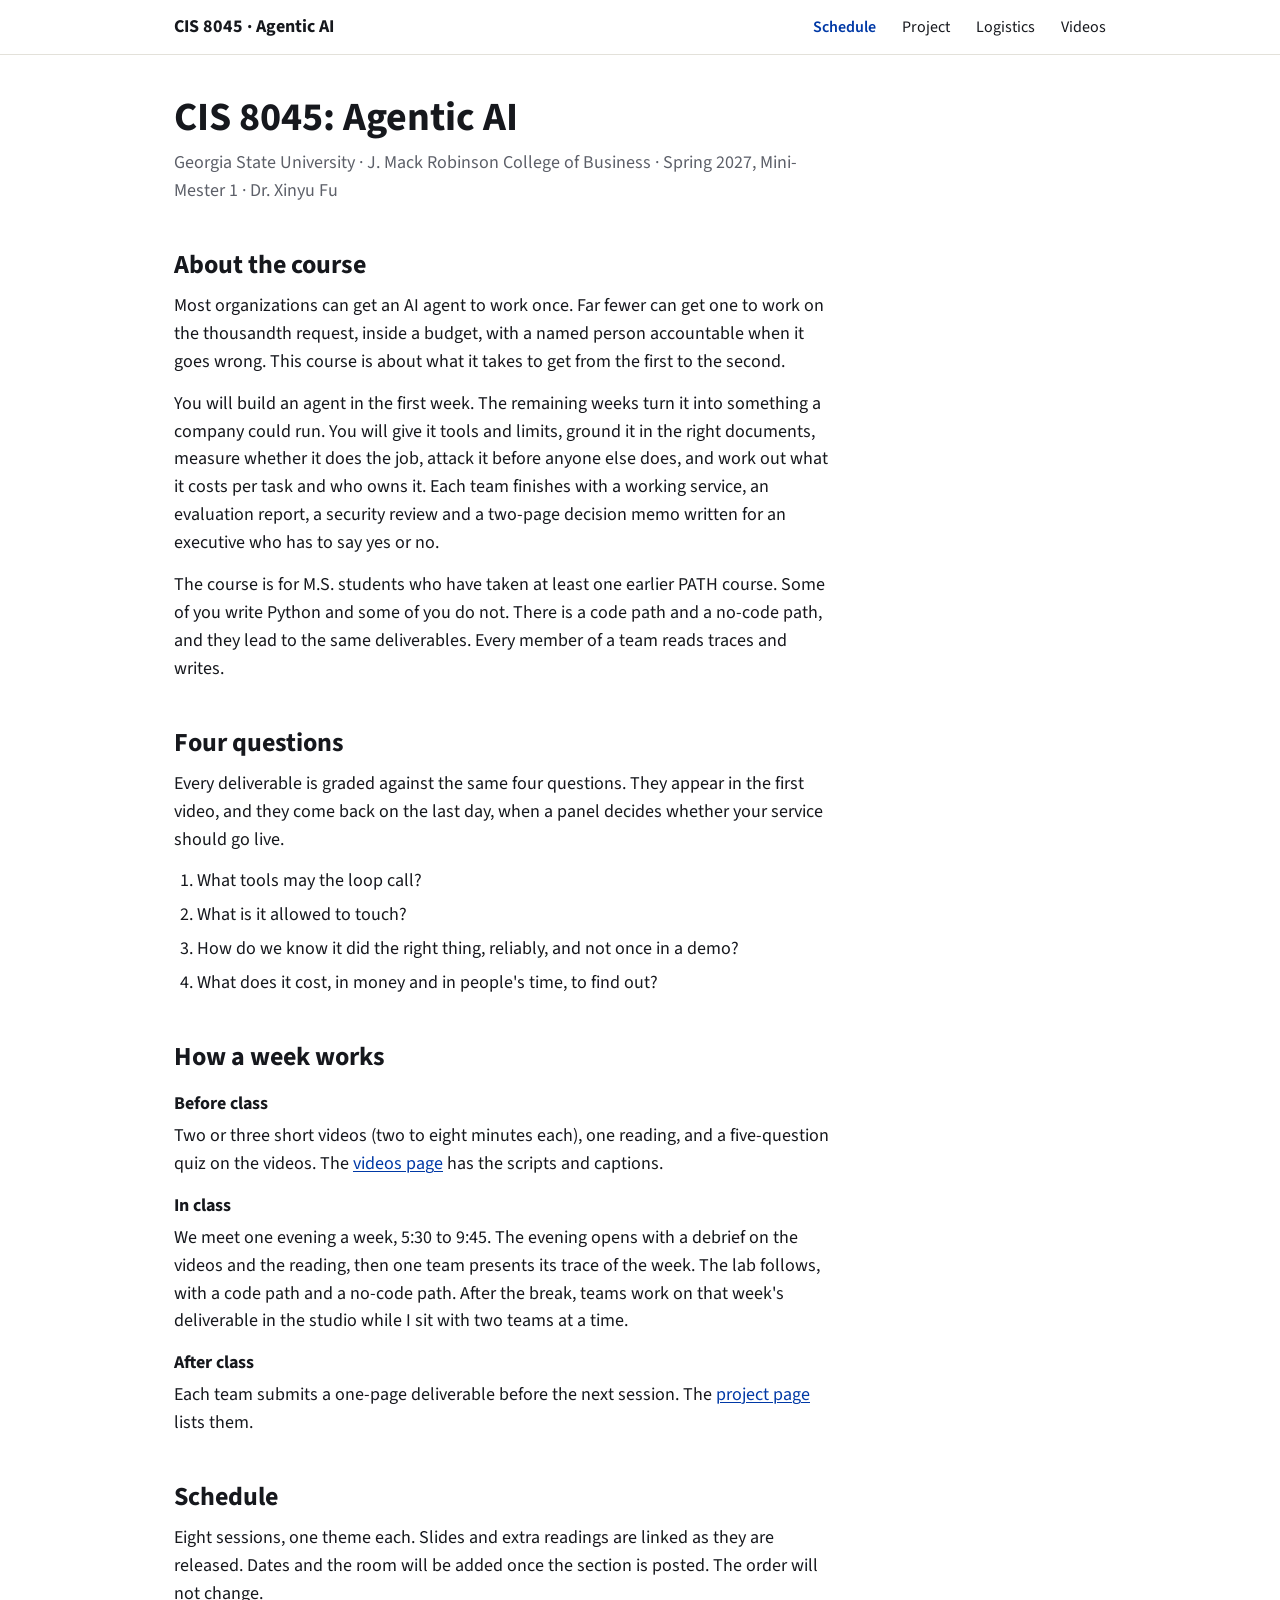
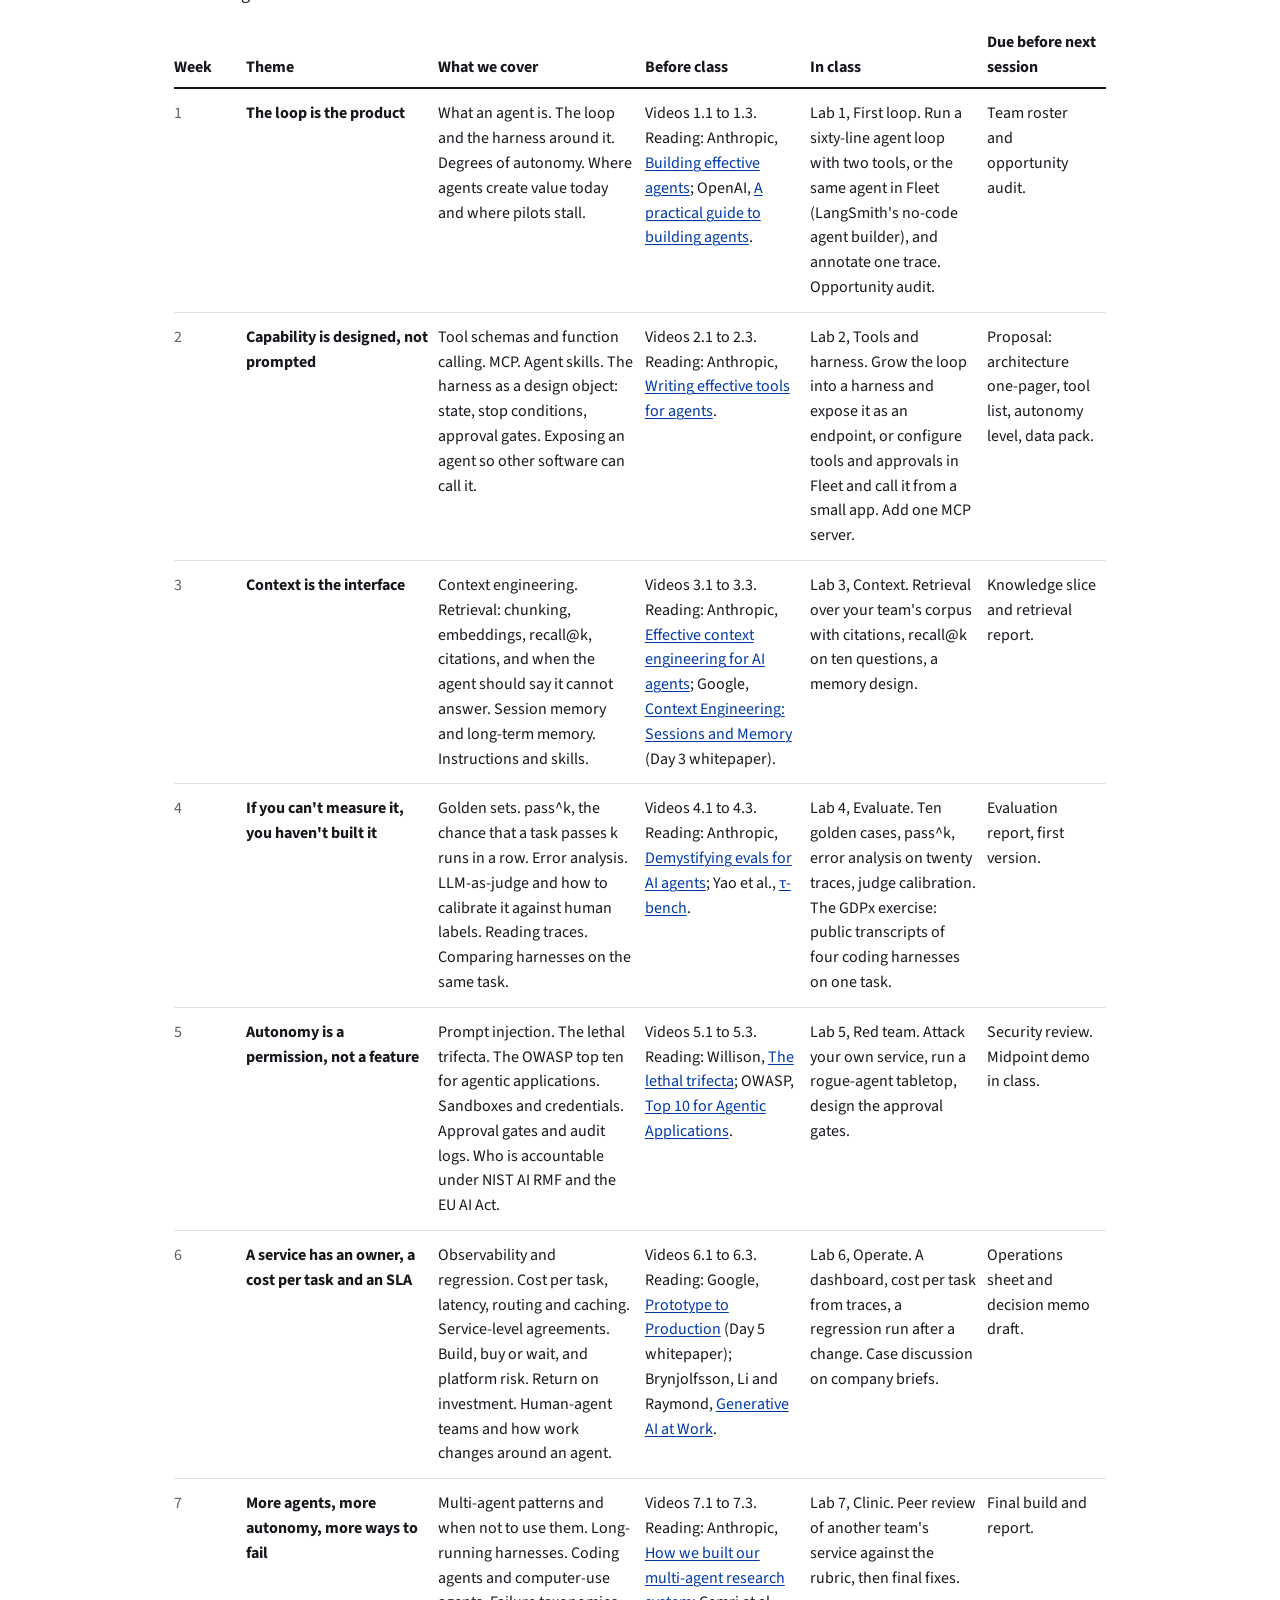
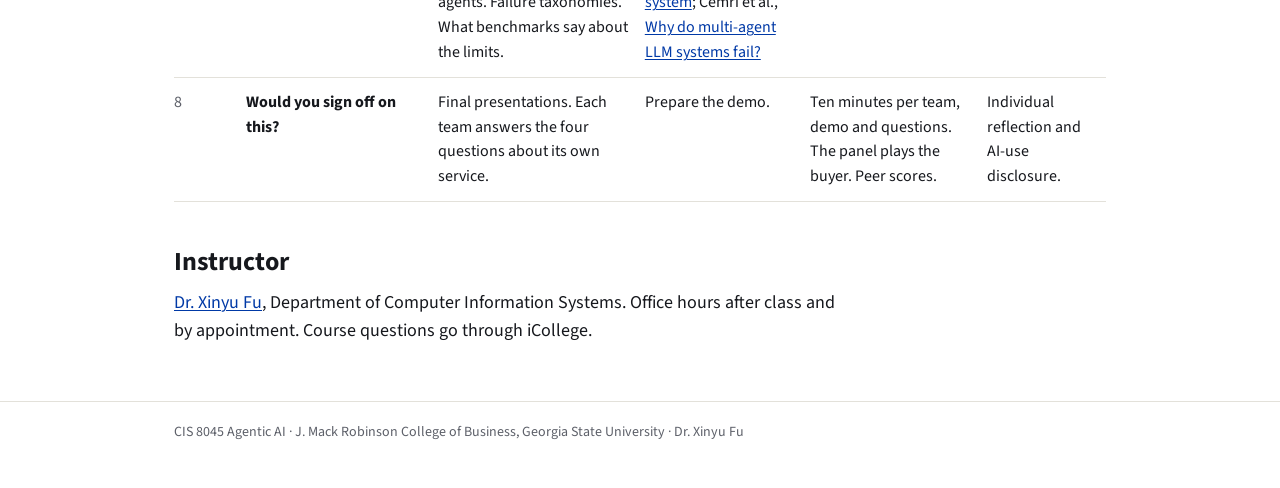
==== index.html @ e8a6ac90 "CIS 8045 Agentic AI course site: schedule, project, logistics, 21 pre-class videos" ====
<!doctype html>
<html lang="en">
<head>
<meta charset="utf-8">
<meta name="viewport" content="width=device-width, initial-scale=1">
<title>CIS 8045: Agentic AI</title>
<link rel="stylesheet" href="assets/site.css">
</head>
<body>
<nav class="top"><div class="wrap"><a class="brand" href="index.html">CIS 8045 · Agentic AI</a><a class="here" href="index.html#schedule">Schedule</a><a href="project.html">Project</a><a href="logistics.html">Logistics</a><a href="videos.html">Videos</a></div></nav>
<main class="wrap">
<h1>CIS 8045: Agentic AI</h1>
<p class="meta">Georgia State University · J. Mack Robinson College of Business · Spring 2027, Mini-Mester 1 · Dr. Xinyu Fu</p>

<h2 id="about">About the course</h2>
<p>Most organizations can get an AI agent to work once. Far fewer can get one to work on the thousandth request, inside a budget, with a named person accountable when it goes wrong. This course is about what it takes to get from the first to the second.</p>
<p>You will build an agent in the first week. The remaining weeks turn it into something a company could run. You will give it tools and limits, ground it in the right documents, measure whether it does the job, attack it before anyone else does, and work out what it costs per task and who owns it. Each team finishes with a working service, an evaluation report, a security review and a two-page decision memo written for an executive who has to say yes or no.</p>
<p>The course is for M.S. students who have taken at least one earlier PATH course. Some of you write Python and some of you do not. There is a code path and a no-code path, and they lead to the same deliverables. Every member of a team reads traces and writes.</p>

<h2 id="questions">Four questions</h2>
<p>Every deliverable is graded against the same four questions. They appear in the first video, and they come back on the last day, when a panel decides whether your service should go live.</p>
<ol>
<li>What tools may the loop call?</li>
<li>What is it allowed to touch?</li>
<li>How do we know it did the right thing, reliably, and not once in a demo?</li>
<li>What does it cost, in money and in people's time, to find out?</li>
</ol>

<h2 id="week">How a week works</h2>
<dl class="how">
<dt>Before class</dt><dd>Two or three short videos (two to eight minutes each), one reading, and a five-question quiz on the videos. The <a href="videos.html">videos page</a> has the scripts and captions.</dd>
<dt>In class</dt><dd>We meet one evening a week, 5:30 to 9:45. The evening opens with a debrief on the videos and the reading, then one team presents its trace of the week. The lab follows, with a code path and a no-code path. After the break, teams work on that week's deliverable in the studio while I sit with two teams at a time.</dd>
<dt>After class</dt><dd>Each team submits a one-page deliverable before the next session. The <a href="project.html">project page</a> lists them.</dd>
</dl>

<h2 id="schedule">Schedule</h2>
<p>Eight sessions, one theme each. Slides and extra readings are linked as they are released. Dates and the room will be added once the section is posted. The order will not change.</p>
<table class="sched">
<thead><tr><th>Week</th><th>Theme</th><th>What we cover</th><th>Before class</th><th>In class</th><th>Due before next session</th></tr></thead>
<tbody>
<tr><td class="wk" data-l="Week">1</td><td class="theme" data-l="Theme" data-w="1">The loop is the product</td><td data-l="What we cover">What an agent is. The loop and the harness around it. Degrees of autonomy. Where agents create value today and where pilots stall.</td><td data-l="Before class">Videos 1.1 to 1.3. Reading: Anthropic, <a href="https://www.anthropic.com/engineering/building-effective-agents">Building effective agents</a>; OpenAI, <a href="https://cdn.openai.com/business-guides-and-resources/a-practical-guide-to-building-agents.pdf">A practical guide to building agents</a>.</td><td data-l="In class">Lab 1, First loop. Run a sixty-line agent loop with two tools, or the same agent in Fleet (LangSmith's no-code agent builder), and annotate one trace. Opportunity audit.</td><td data-l="Due before next session">Team roster and opportunity audit.</td></tr>
<tr><td class="wk" data-l="Week">2</td><td class="theme" data-l="Theme" data-w="2">Capability is designed, not prompted</td><td data-l="What we cover">Tool schemas and function calling. MCP. Agent skills. The harness as a design object: state, stop conditions, approval gates. Exposing an agent so other software can call it.</td><td data-l="Before class">Videos 2.1 to 2.3. Reading: Anthropic, <a href="https://www.anthropic.com/engineering/writing-tools-for-agents">Writing effective tools for agents</a>.</td><td data-l="In class">Lab 2, Tools and harness. Grow the loop into a harness and expose it as an endpoint, or configure tools and approvals in Fleet and call it from a small app. Add one MCP server.</td><td data-l="Due before next session">Proposal: architecture one-pager, tool list, autonomy level, data pack.</td></tr>
<tr><td class="wk" data-l="Week">3</td><td class="theme" data-l="Theme" data-w="3">Context is the interface</td><td data-l="What we cover">Context engineering. Retrieval: chunking, embeddings, recall@k, citations, and when the agent should say it cannot answer. Session memory and long-term memory. Instructions and skills.</td><td data-l="Before class">Videos 3.1 to 3.3. Reading: Anthropic, <a href="https://www.anthropic.com/engineering/effective-context-engineering-for-ai-agents">Effective context engineering for AI agents</a>; Google, <a href="https://www.kaggle.com/learn-guide/5-day-agents">Context Engineering: Sessions and Memory</a> (Day 3 whitepaper).</td><td data-l="In class">Lab 3, Context. Retrieval over your team's corpus with citations, recall@k on ten questions, a memory design.</td><td data-l="Due before next session">Knowledge slice and retrieval report.</td></tr>
<tr><td class="wk" data-l="Week">4</td><td class="theme" data-l="Theme" data-w="4">If you can't measure it, you haven't built it</td><td data-l="What we cover">Golden sets. pass^k, the chance that a task passes k runs in a row. Error analysis. LLM-as-judge and how to calibrate it against human labels. Reading traces. Comparing harnesses on the same task.</td><td data-l="Before class">Videos 4.1 to 4.3. Reading: Anthropic, <a href="https://www.anthropic.com/engineering/demystifying-evals-for-ai-agents">Demystifying evals for AI agents</a>; Yao et al., <a href="https://arxiv.org/abs/2406.12045">τ-bench</a>.</td><td data-l="In class">Lab 4, Evaluate. Ten golden cases, pass^k, error analysis on twenty traces, judge calibration. The GDPx exercise: public transcripts of four coding harnesses on one task.</td><td data-l="Due before next session">Evaluation report, first version.</td></tr>
<tr><td class="wk" data-l="Week">5</td><td class="theme" data-l="Theme" data-w="5">Autonomy is a permission, not a feature</td><td data-l="What we cover">Prompt injection. The lethal trifecta. The OWASP top ten for agentic applications. Sandboxes and credentials. Approval gates and audit logs. Who is accountable under NIST AI RMF and the EU AI Act.</td><td data-l="Before class">Videos 5.1 to 5.3. Reading: Willison, <a href="https://simonwillison.net/2025/Jun/16/the-lethal-trifecta/">The lethal trifecta</a>; OWASP, <a href="https://genai.owasp.org/">Top 10 for Agentic Applications</a>.</td><td data-l="In class">Lab 5, Red team. Attack your own service, run a rogue-agent tabletop, design the approval gates.</td><td data-l="Due before next session">Security review. Midpoint demo in class.</td></tr>
<tr><td class="wk" data-l="Week">6</td><td class="theme" data-l="Theme" data-w="6">A service has an owner, a cost per task and an SLA</td><td data-l="What we cover">Observability and regression. Cost per task, latency, routing and caching. Service-level agreements. Build, buy or wait, and platform risk. Return on investment. Human-agent teams and how work changes around an agent.</td><td data-l="Before class">Videos 6.1 to 6.3. Reading: Google, <a href="https://www.kaggle.com/learn-guide/5-day-agents">Prototype to Production</a> (Day 5 whitepaper); Brynjolfsson, Li and Raymond, <a href="https://www.nber.org/papers/w31161">Generative AI at Work</a>.</td><td data-l="In class">Lab 6, Operate. A dashboard, cost per task from traces, a regression run after a change. Case discussion on company briefs.</td><td data-l="Due before next session">Operations sheet and decision memo draft.</td></tr>
<tr><td class="wk" data-l="Week">7</td><td class="theme" data-l="Theme" data-w="7">More agents, more autonomy, more ways to fail</td><td data-l="What we cover">Multi-agent patterns and when not to use them. Long-running harnesses. Coding agents and computer-use agents. Failure taxonomies. What benchmarks say about the limits.</td><td data-l="Before class">Videos 7.1 to 7.3. Reading: Anthropic, <a href="https://www.anthropic.com/engineering/multi-agent-research-system">How we built our multi-agent research system</a>; Cemri et al., <a href="https://arxiv.org/abs/2503.13657">Why do multi-agent LLM systems fail?</a></td><td data-l="In class">Lab 7, Clinic. Peer review of another team's service against the rubric, then final fixes.</td><td data-l="Due before next session">Final build and report.</td></tr>
<tr><td class="wk" data-l="Week">8</td><td class="theme" data-l="Theme" data-w="8">Would you sign off on this?</td><td data-l="What we cover">Final presentations. Each team answers the four questions about its own service.</td><td data-l="Before class">Prepare the demo.</td><td data-l="In class">Ten minutes per team, demo and questions. The panel plays the buyer. Peer scores.</td><td data-l="Due before next session">Individual reflection and AI-use disclosure.</td></tr>
</tbody>
</table>

<h2 id="staff">Instructor</h2>
<p><a href="https://xinyufu.org">Dr. Xinyu Fu</a>, Department of Computer Information Systems. Office hours after class and by appointment. Course questions go through iCollege.</p>
</main>
<footer><div class="wrap">CIS 8045 Agentic AI · J. Mack Robinson College of Business, Georgia State University · Dr. Xinyu Fu</div></footer>
</body>
</html>
---- assets/site.css ----
@import url('https://fonts.googleapis.com/css2?family=Source+Sans+3:ital,wght@0,400;0,600;0,700;1,400&display=swap');
/* CIS 8045 site. Four text sizes: 14 (notes), 16 (tables, nav), 18 (body), headings. 14px is the floor. */
:root{--ink:#16181d;--muted:#5d6069;--line:#e3e1da;--blue:#0039a6;--fs-xs:14px;--fs-s:16px;--fs-m:18px;--max:980px}
*{box-sizing:border-box}
html{scroll-behavior:smooth}
body{margin:0;background:#fff;color:var(--ink);font-family:'Source Sans 3',-apple-system,BlinkMacSystemFont,'Segoe UI',sans-serif;font-size:var(--fs-m);line-height:1.55}
.wrap{max-width:var(--max);margin:0 auto;padding:0 24px}
nav.top{border-bottom:1px solid var(--line)}
nav.top .wrap{display:flex;align-items:center;flex-wrap:wrap;gap:8px 26px;min-height:54px;padding-top:10px;padding-bottom:10px}
nav.top a{color:var(--ink);text-decoration:none;font-size:var(--fs-s)}
nav.top a.brand{font-weight:700;font-size:var(--fs-m);margin-right:auto}
nav.top a.here{color:var(--blue);font-weight:600}
main{padding-bottom:24px}
h1{font-size:clamp(30px,4vw,40px);font-weight:700;line-height:1.15;margin:40px 0 8px}
.meta{color:var(--muted);margin:0 0 32px}
h2{font-size:26px;font-weight:700;line-height:1.2;margin:44px 0 12px}
h3{font-size:20px;font-weight:600;margin:28px 0 8px}
p,li,dd{max-width:74ch}
p{margin:0 0 14px}
ol,ul{margin:0 0 14px;padding-left:1.3em}
li{margin:0 0 6px}
a{color:var(--blue);text-decoration:underline;text-decoration-thickness:1px;text-underline-offset:2px}
a:hover{text-decoration-thickness:2px}
dl.how dt{font-weight:700;margin-top:14px}
dl.how dd{margin:4px 0 0}
table{border-collapse:collapse;width:100%;font-size:var(--fs-s);margin:12px 0 20px}
th{text-align:left;font-weight:700;border-bottom:2px solid var(--ink);padding:8px 10px 8px 0;vertical-align:bottom}
td{border-bottom:1px solid var(--line);padding:12px 10px 12px 0;vertical-align:top}
table.plain td:first-child,table.plain th:first-child{width:9em}
.sched td.wk{width:4.5em;color:var(--muted)}
.sched td.theme{font-weight:700;width:12em}
.sched td p{margin:0 0 6px;max-width:none}
video{display:block;width:100%;max-width:960px;aspect-ratio:16/9;background:#000;margin:8px 0 10px}
details{margin:0 0 22px;max-width:74ch}
summary{cursor:pointer;color:var(--blue);font-size:var(--fs-s)}
details p{font-size:var(--fs-s);margin:10px 0}
.soon{color:var(--muted);font-size:var(--fs-s);margin:0 0 18px}
footer{border-top:1px solid var(--line);margin-top:56px;padding:20px 0 44px;color:var(--muted);font-size:var(--fs-xs)}
@media (max-width:760px){
  nav.top a.brand{flex-basis:100%}
  nav.top .wrap{gap:6px 20px}
  .sched thead{display:none}
  .sched tr{display:block;border-bottom:1px solid var(--line);padding:14px 0}
  .sched td,.sched td.wk,.sched td.theme{display:block;border:0;padding:3px 0;width:auto}
  .sched td::before{content:attr(data-l);display:block;color:var(--muted);font-size:var(--fs-xs);font-weight:600}
  .sched td.wk{display:none}
  .sched td.theme::before{content:"Week " attr(data-w)}
}
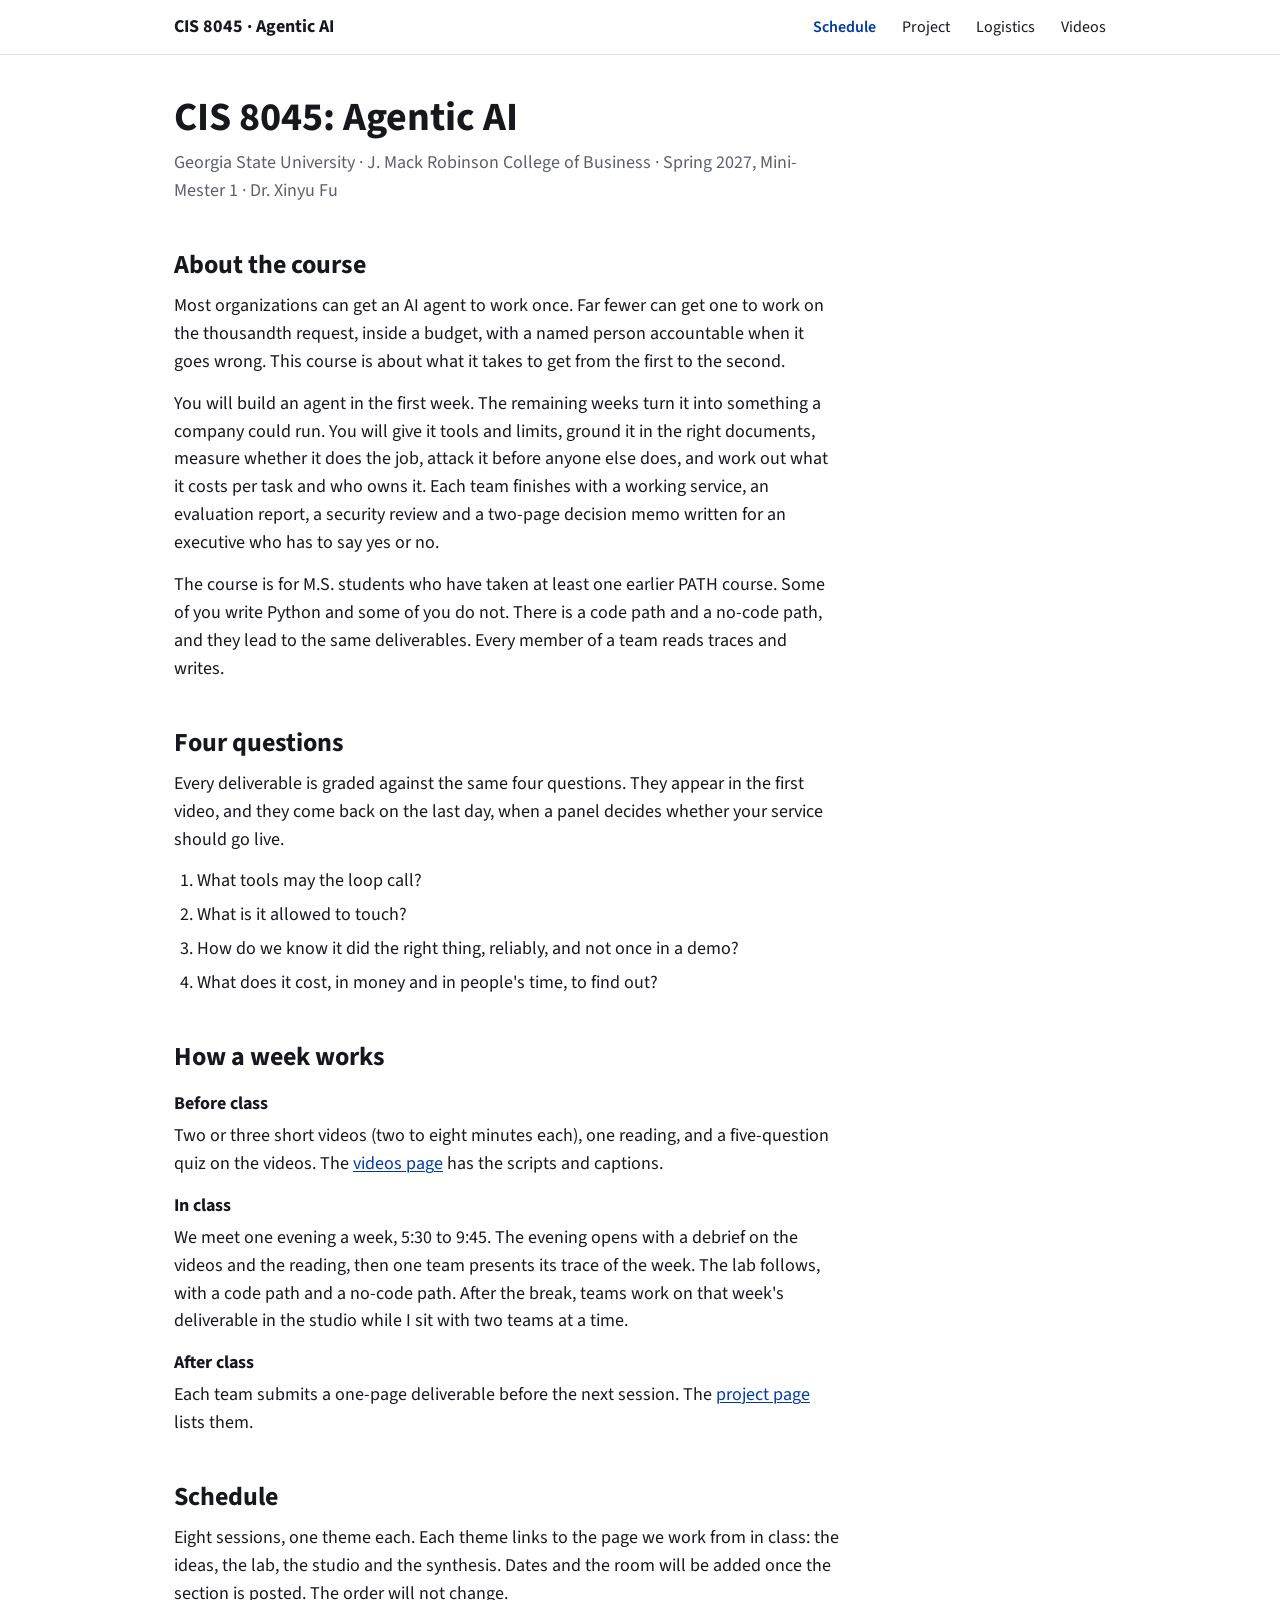
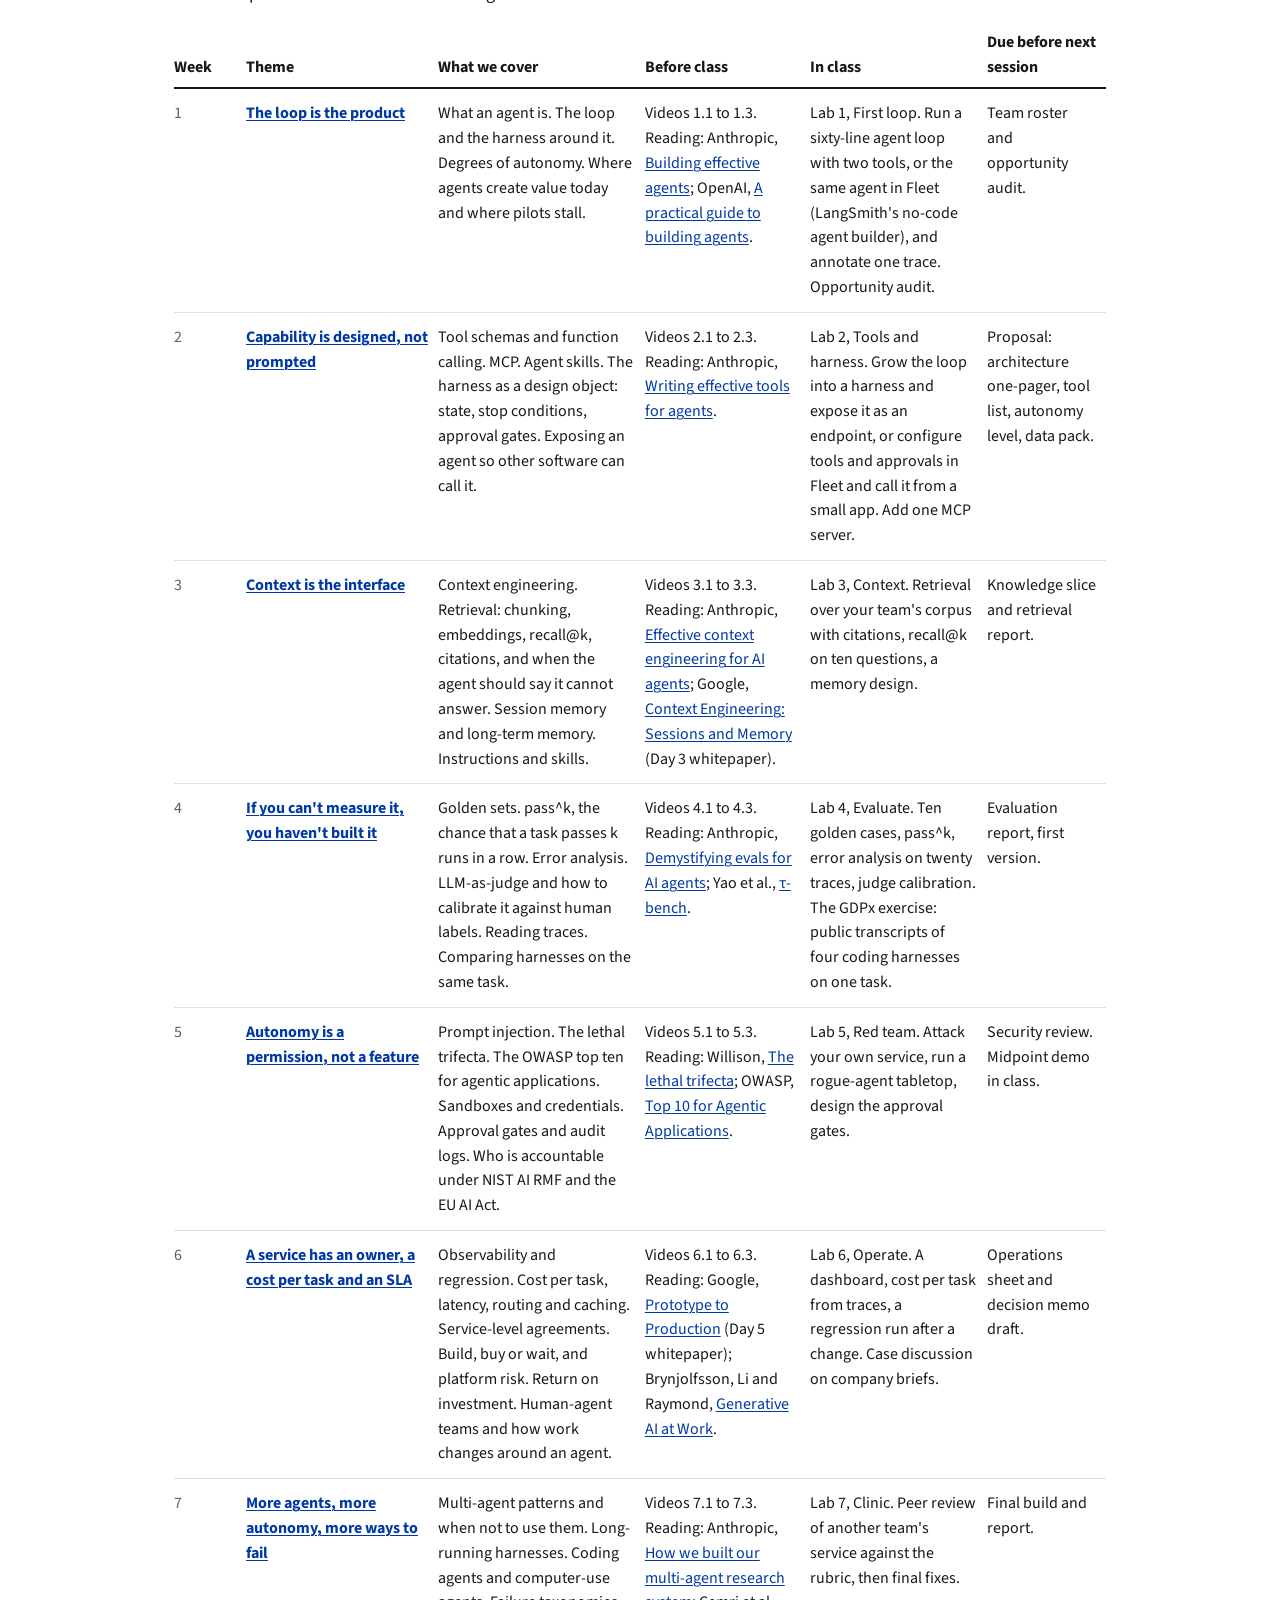
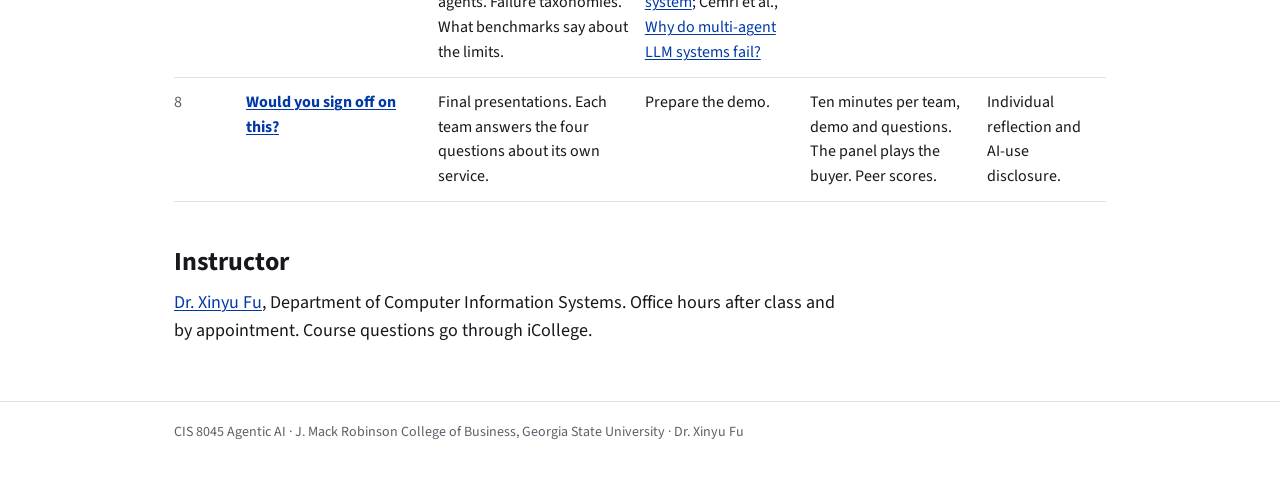
==== commit fc8063a4: "Add a teaching page for each of the eight class sessions Week pages 1 to 8 (before class, run of the" ====
--- a/index.html
+++ b/index.html
@@ -34,18 +34,18 @@
 </dl>
 
 <h2 id="schedule">Schedule</h2>
-<p>Eight sessions, one theme each. Slides and extra readings are linked as they are released. Dates and the room will be added once the section is posted. The order will not change.</p>
+<p>Eight sessions, one theme each. Each theme links to the page we work from in class: the ideas, the lab, the studio and the synthesis. Dates and the room will be added once the section is posted. The order will not change.</p>
 <table class="sched">
 <thead><tr><th>Week</th><th>Theme</th><th>What we cover</th><th>Before class</th><th>In class</th><th>Due before next session</th></tr></thead>
 <tbody>
-<tr><td class="wk" data-l="Week">1</td><td class="theme" data-l="Theme" data-w="1">The loop is the product</td><td data-l="What we cover">What an agent is. The loop and the harness around it. Degrees of autonomy. Where agents create value today and where pilots stall.</td><td data-l="Before class">Videos 1.1 to 1.3. Reading: Anthropic, <a href="https://www.anthropic.com/engineering/building-effective-agents">Building effective agents</a>; OpenAI, <a href="https://cdn.openai.com/business-guides-and-resources/a-practical-guide-to-building-agents.pdf">A practical guide to building agents</a>.</td><td data-l="In class">Lab 1, First loop. Run a sixty-line agent loop with two tools, or the same agent in Fleet (LangSmith's no-code agent builder), and annotate one trace. Opportunity audit.</td><td data-l="Due before next session">Team roster and opportunity audit.</td></tr>
-<tr><td class="wk" data-l="Week">2</td><td class="theme" data-l="Theme" data-w="2">Capability is designed, not prompted</td><td data-l="What we cover">Tool schemas and function calling. MCP. Agent skills. The harness as a design object: state, stop conditions, approval gates. Exposing an agent so other software can call it.</td><td data-l="Before class">Videos 2.1 to 2.3. Reading: Anthropic, <a href="https://www.anthropic.com/engineering/writing-tools-for-agents">Writing effective tools for agents</a>.</td><td data-l="In class">Lab 2, Tools and harness. Grow the loop into a harness and expose it as an endpoint, or configure tools and approvals in Fleet and call it from a small app. Add one MCP server.</td><td data-l="Due before next session">Proposal: architecture one-pager, tool list, autonomy level, data pack.</td></tr>
-<tr><td class="wk" data-l="Week">3</td><td class="theme" data-l="Theme" data-w="3">Context is the interface</td><td data-l="What we cover">Context engineering. Retrieval: chunking, embeddings, recall@k, citations, and when the agent should say it cannot answer. Session memory and long-term memory. Instructions and skills.</td><td data-l="Before class">Videos 3.1 to 3.3. Reading: Anthropic, <a href="https://www.anthropic.com/engineering/effective-context-engineering-for-ai-agents">Effective context engineering for AI agents</a>; Google, <a href="https://www.kaggle.com/learn-guide/5-day-agents">Context Engineering: Sessions and Memory</a> (Day 3 whitepaper).</td><td data-l="In class">Lab 3, Context. Retrieval over your team's corpus with citations, recall@k on ten questions, a memory design.</td><td data-l="Due before next session">Knowledge slice and retrieval report.</td></tr>
-<tr><td class="wk" data-l="Week">4</td><td class="theme" data-l="Theme" data-w="4">If you can't measure it, you haven't built it</td><td data-l="What we cover">Golden sets. pass^k, the chance that a task passes k runs in a row. Error analysis. LLM-as-judge and how to calibrate it against human labels. Reading traces. Comparing harnesses on the same task.</td><td data-l="Before class">Videos 4.1 to 4.3. Reading: Anthropic, <a href="https://www.anthropic.com/engineering/demystifying-evals-for-ai-agents">Demystifying evals for AI agents</a>; Yao et al., <a href="https://arxiv.org/abs/2406.12045">τ-bench</a>.</td><td data-l="In class">Lab 4, Evaluate. Ten golden cases, pass^k, error analysis on twenty traces, judge calibration. The GDPx exercise: public transcripts of four coding harnesses on one task.</td><td data-l="Due before next session">Evaluation report, first version.</td></tr>
-<tr><td class="wk" data-l="Week">5</td><td class="theme" data-l="Theme" data-w="5">Autonomy is a permission, not a feature</td><td data-l="What we cover">Prompt injection. The lethal trifecta. The OWASP top ten for agentic applications. Sandboxes and credentials. Approval gates and audit logs. Who is accountable under NIST AI RMF and the EU AI Act.</td><td data-l="Before class">Videos 5.1 to 5.3. Reading: Willison, <a href="https://simonwillison.net/2025/Jun/16/the-lethal-trifecta/">The lethal trifecta</a>; OWASP, <a href="https://genai.owasp.org/">Top 10 for Agentic Applications</a>.</td><td data-l="In class">Lab 5, Red team. Attack your own service, run a rogue-agent tabletop, design the approval gates.</td><td data-l="Due before next session">Security review. Midpoint demo in class.</td></tr>
-<tr><td class="wk" data-l="Week">6</td><td class="theme" data-l="Theme" data-w="6">A service has an owner, a cost per task and an SLA</td><td data-l="What we cover">Observability and regression. Cost per task, latency, routing and caching. Service-level agreements. Build, buy or wait, and platform risk. Return on investment. Human-agent teams and how work changes around an agent.</td><td data-l="Before class">Videos 6.1 to 6.3. Reading: Google, <a href="https://www.kaggle.com/learn-guide/5-day-agents">Prototype to Production</a> (Day 5 whitepaper); Brynjolfsson, Li and Raymond, <a href="https://www.nber.org/papers/w31161">Generative AI at Work</a>.</td><td data-l="In class">Lab 6, Operate. A dashboard, cost per task from traces, a regression run after a change. Case discussion on company briefs.</td><td data-l="Due before next session">Operations sheet and decision memo draft.</td></tr>
-<tr><td class="wk" data-l="Week">7</td><td class="theme" data-l="Theme" data-w="7">More agents, more autonomy, more ways to fail</td><td data-l="What we cover">Multi-agent patterns and when not to use them. Long-running harnesses. Coding agents and computer-use agents. Failure taxonomies. What benchmarks say about the limits.</td><td data-l="Before class">Videos 7.1 to 7.3. Reading: Anthropic, <a href="https://www.anthropic.com/engineering/multi-agent-research-system">How we built our multi-agent research system</a>; Cemri et al., <a href="https://arxiv.org/abs/2503.13657">Why do multi-agent LLM systems fail?</a></td><td data-l="In class">Lab 7, Clinic. Peer review of another team's service against the rubric, then final fixes.</td><td data-l="Due before next session">Final build and report.</td></tr>
-<tr><td class="wk" data-l="Week">8</td><td class="theme" data-l="Theme" data-w="8">Would you sign off on this?</td><td data-l="What we cover">Final presentations. Each team answers the four questions about its own service.</td><td data-l="Before class">Prepare the demo.</td><td data-l="In class">Ten minutes per team, demo and questions. The panel plays the buyer. Peer scores.</td><td data-l="Due before next session">Individual reflection and AI-use disclosure.</td></tr>
+<tr><td class="wk" data-l="Week">1</td><td class="theme" data-l="Theme" data-w="1"><a href="week1.html">The loop is the product</a></td><td data-l="What we cover">What an agent is. The loop and the harness around it. Degrees of autonomy. Where agents create value today and where pilots stall.</td><td data-l="Before class">Videos 1.1 to 1.3. Reading: Anthropic, <a href="https://www.anthropic.com/engineering/building-effective-agents">Building effective agents</a>; OpenAI, <a href="https://cdn.openai.com/business-guides-and-resources/a-practical-guide-to-building-agents.pdf">A practical guide to building agents</a>.</td><td data-l="In class">Lab 1, First loop. Run a sixty-line agent loop with two tools, or the same agent in Fleet (LangSmith's no-code agent builder), and annotate one trace. Opportunity audit.</td><td data-l="Due before next session">Team roster and opportunity audit.</td></tr>
+<tr><td class="wk" data-l="Week">2</td><td class="theme" data-l="Theme" data-w="2"><a href="week2.html">Capability is designed, not prompted</a></td><td data-l="What we cover">Tool schemas and function calling. MCP. Agent skills. The harness as a design object: state, stop conditions, approval gates. Exposing an agent so other software can call it.</td><td data-l="Before class">Videos 2.1 to 2.3. Reading: Anthropic, <a href="https://www.anthropic.com/engineering/writing-tools-for-agents">Writing effective tools for agents</a>.</td><td data-l="In class">Lab 2, Tools and harness. Grow the loop into a harness and expose it as an endpoint, or configure tools and approvals in Fleet and call it from a small app. Add one MCP server.</td><td data-l="Due before next session">Proposal: architecture one-pager, tool list, autonomy level, data pack.</td></tr>
+<tr><td class="wk" data-l="Week">3</td><td class="theme" data-l="Theme" data-w="3"><a href="week3.html">Context is the interface</a></td><td data-l="What we cover">Context engineering. Retrieval: chunking, embeddings, recall@k, citations, and when the agent should say it cannot answer. Session memory and long-term memory. Instructions and skills.</td><td data-l="Before class">Videos 3.1 to 3.3. Reading: Anthropic, <a href="https://www.anthropic.com/engineering/effective-context-engineering-for-ai-agents">Effective context engineering for AI agents</a>; Google, <a href="https://www.kaggle.com/learn-guide/5-day-agents">Context Engineering: Sessions and Memory</a> (Day 3 whitepaper).</td><td data-l="In class">Lab 3, Context. Retrieval over your team's corpus with citations, recall@k on ten questions, a memory design.</td><td data-l="Due before next session">Knowledge slice and retrieval report.</td></tr>
+<tr><td class="wk" data-l="Week">4</td><td class="theme" data-l="Theme" data-w="4"><a href="week4.html">If you can't measure it, you haven't built it</a></td><td data-l="What we cover">Golden sets. pass^k, the chance that a task passes k runs in a row. Error analysis. LLM-as-judge and how to calibrate it against human labels. Reading traces. Comparing harnesses on the same task.</td><td data-l="Before class">Videos 4.1 to 4.3. Reading: Anthropic, <a href="https://www.anthropic.com/engineering/demystifying-evals-for-ai-agents">Demystifying evals for AI agents</a>; Yao et al., <a href="https://arxiv.org/abs/2406.12045">τ-bench</a>.</td><td data-l="In class">Lab 4, Evaluate. Ten golden cases, pass^k, error analysis on twenty traces, judge calibration. The GDPx exercise: public transcripts of four coding harnesses on one task.</td><td data-l="Due before next session">Evaluation report, first version.</td></tr>
+<tr><td class="wk" data-l="Week">5</td><td class="theme" data-l="Theme" data-w="5"><a href="week5.html">Autonomy is a permission, not a feature</a></td><td data-l="What we cover">Prompt injection. The lethal trifecta. The OWASP top ten for agentic applications. Sandboxes and credentials. Approval gates and audit logs. Who is accountable under NIST AI RMF and the EU AI Act.</td><td data-l="Before class">Videos 5.1 to 5.3. Reading: Willison, <a href="https://simonwillison.net/2025/Jun/16/the-lethal-trifecta/">The lethal trifecta</a>; OWASP, <a href="https://genai.owasp.org/">Top 10 for Agentic Applications</a>.</td><td data-l="In class">Lab 5, Red team. Attack your own service, run a rogue-agent tabletop, design the approval gates.</td><td data-l="Due before next session">Security review. Midpoint demo in class.</td></tr>
+<tr><td class="wk" data-l="Week">6</td><td class="theme" data-l="Theme" data-w="6"><a href="week6.html">A service has an owner, a cost per task and an SLA</a></td><td data-l="What we cover">Observability and regression. Cost per task, latency, routing and caching. Service-level agreements. Build, buy or wait, and platform risk. Return on investment. Human-agent teams and how work changes around an agent.</td><td data-l="Before class">Videos 6.1 to 6.3. Reading: Google, <a href="https://www.kaggle.com/learn-guide/5-day-agents">Prototype to Production</a> (Day 5 whitepaper); Brynjolfsson, Li and Raymond, <a href="https://www.nber.org/papers/w31161">Generative AI at Work</a>.</td><td data-l="In class">Lab 6, Operate. A dashboard, cost per task from traces, a regression run after a change. Case discussion on company briefs.</td><td data-l="Due before next session">Operations sheet and decision memo draft.</td></tr>
+<tr><td class="wk" data-l="Week">7</td><td class="theme" data-l="Theme" data-w="7"><a href="week7.html">More agents, more autonomy, more ways to fail</a></td><td data-l="What we cover">Multi-agent patterns and when not to use them. Long-running harnesses. Coding agents and computer-use agents. Failure taxonomies. What benchmarks say about the limits.</td><td data-l="Before class">Videos 7.1 to 7.3. Reading: Anthropic, <a href="https://www.anthropic.com/engineering/multi-agent-research-system">How we built our multi-agent research system</a>; Cemri et al., <a href="https://arxiv.org/abs/2503.13657">Why do multi-agent LLM systems fail?</a></td><td data-l="In class">Lab 7, Clinic. Peer review of another team's service against the rubric, then final fixes.</td><td data-l="Due before next session">Final build and report.</td></tr>
+<tr><td class="wk" data-l="Week">8</td><td class="theme" data-l="Theme" data-w="8"><a href="week8.html">Would you sign off on this?</a></td><td data-l="What we cover">Final presentations. Each team answers the four questions about its own service.</td><td data-l="Before class">Prepare the demo.</td><td data-l="In class">Ten minutes per team, demo and questions. The panel plays the buyer. Peer scores.</td><td data-l="Due before next session">Individual reflection and AI-use disclosure.</td></tr>
 </tbody>
 </table>
 
--- a/assets/site.css
+++ b/assets/site.css
@@ -46,3 +46,15 @@
   .sched td.wk{display:none}
   .sched td.theme::before{content:"Week " attr(data-w)}
 }
+/* Session pages (week1.html to week8.html). Same four sizes; figures and the run-of-show table are the only additions. */
+figure{margin:18px 0 28px;max-width:860px}
+figure img{display:block;width:100%;height:auto;border:1px solid var(--line)}
+figure svg{display:block;width:100%;max-width:760px;height:auto}
+figcaption{font-size:var(--fs-xs);color:var(--muted);margin-top:8px;max-width:74ch}
+table.run td:first-child{width:6.5em;color:var(--muted);white-space:nowrap}
+table.run td{font-size:var(--fs-m)}
+.paths{display:grid;grid-template-columns:1fr 1fr;gap:8px 32px}
+.paths h3{margin-top:10px}
+.pager{display:flex;justify-content:space-between;gap:16px;border-top:1px solid var(--line);margin-top:48px;padding-top:16px;font-size:var(--fs-s)}
+.pager a:last-child{text-align:right}
+@media (max-width:760px){.paths{grid-template-columns:1fr}}
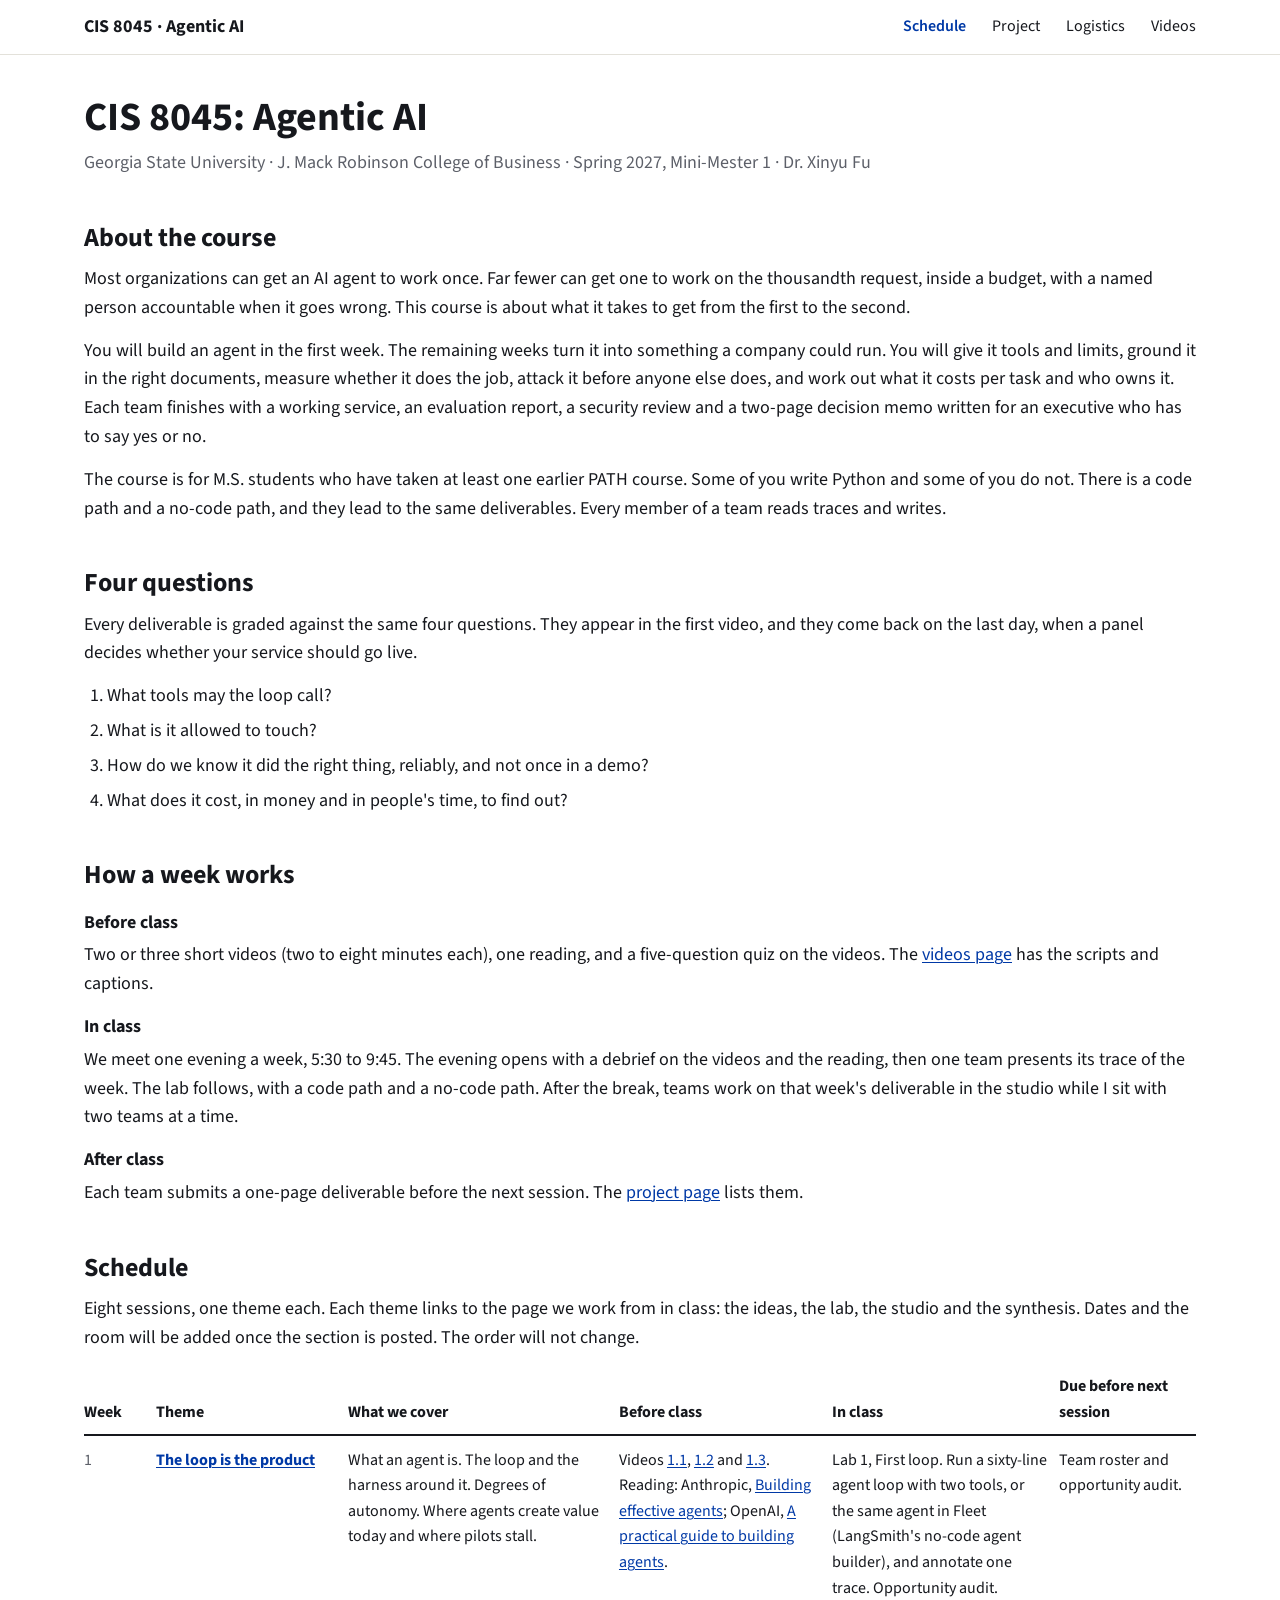
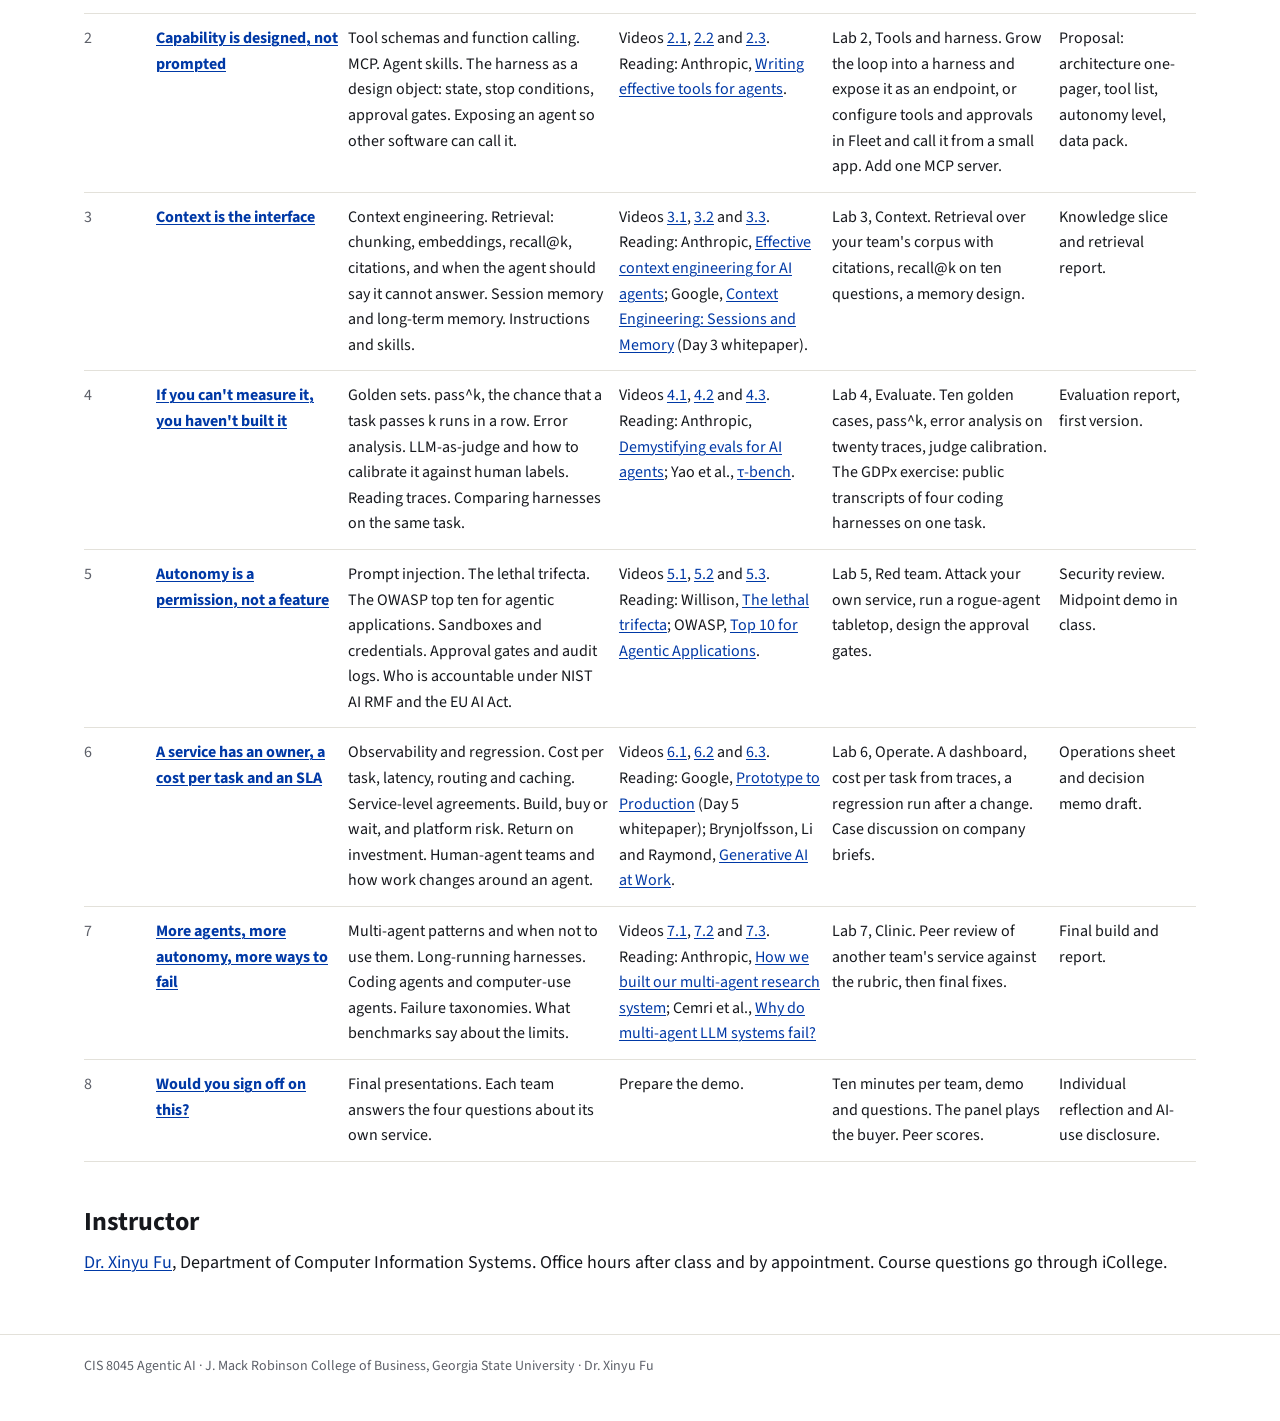
==== commit 7cddc1e2: "Link each pre-class video from the schedule and land anchor links on the heading The Before class co" ====
--- a/index.html
+++ b/index.html
@@ -5,6 +5,7 @@
 <meta name="viewport" content="width=device-width, initial-scale=1">
 <title>CIS 8045: Agentic AI</title>
 <link rel="stylesheet" href="assets/site.css">
+<script src="assets/anchor.js" defer></script>
 </head>
 <body>
 <nav class="top"><div class="wrap"><a class="brand" href="index.html">CIS 8045 · Agentic AI</a><a class="here" href="index.html#schedule">Schedule</a><a href="project.html">Project</a><a href="logistics.html">Logistics</a><a href="videos.html">Videos</a></div></nav>
@@ -38,13 +39,13 @@
 <table class="sched">
 <thead><tr><th>Week</th><th>Theme</th><th>What we cover</th><th>Before class</th><th>In class</th><th>Due before next session</th></tr></thead>
 <tbody>
-<tr><td class="wk" data-l="Week">1</td><td class="theme" data-l="Theme" data-w="1"><a href="week1.html">The loop is the product</a></td><td data-l="What we cover">What an agent is. The loop and the harness around it. Degrees of autonomy. Where agents create value today and where pilots stall.</td><td data-l="Before class">Videos 1.1 to 1.3. Reading: Anthropic, <a href="https://www.anthropic.com/engineering/building-effective-agents">Building effective agents</a>; OpenAI, <a href="https://cdn.openai.com/business-guides-and-resources/a-practical-guide-to-building-agents.pdf">A practical guide to building agents</a>.</td><td data-l="In class">Lab 1, First loop. Run a sixty-line agent loop with two tools, or the same agent in Fleet (LangSmith's no-code agent builder), and annotate one trace. Opportunity audit.</td><td data-l="Due before next session">Team roster and opportunity audit.</td></tr>
-<tr><td class="wk" data-l="Week">2</td><td class="theme" data-l="Theme" data-w="2"><a href="week2.html">Capability is designed, not prompted</a></td><td data-l="What we cover">Tool schemas and function calling. MCP. Agent skills. The harness as a design object: state, stop conditions, approval gates. Exposing an agent so other software can call it.</td><td data-l="Before class">Videos 2.1 to 2.3. Reading: Anthropic, <a href="https://www.anthropic.com/engineering/writing-tools-for-agents">Writing effective tools for agents</a>.</td><td data-l="In class">Lab 2, Tools and harness. Grow the loop into a harness and expose it as an endpoint, or configure tools and approvals in Fleet and call it from a small app. Add one MCP server.</td><td data-l="Due before next session">Proposal: architecture one-pager, tool list, autonomy level, data pack.</td></tr>
-<tr><td class="wk" data-l="Week">3</td><td class="theme" data-l="Theme" data-w="3"><a href="week3.html">Context is the interface</a></td><td data-l="What we cover">Context engineering. Retrieval: chunking, embeddings, recall@k, citations, and when the agent should say it cannot answer. Session memory and long-term memory. Instructions and skills.</td><td data-l="Before class">Videos 3.1 to 3.3. Reading: Anthropic, <a href="https://www.anthropic.com/engineering/effective-context-engineering-for-ai-agents">Effective context engineering for AI agents</a>; Google, <a href="https://www.kaggle.com/learn-guide/5-day-agents">Context Engineering: Sessions and Memory</a> (Day 3 whitepaper).</td><td data-l="In class">Lab 3, Context. Retrieval over your team's corpus with citations, recall@k on ten questions, a memory design.</td><td data-l="Due before next session">Knowledge slice and retrieval report.</td></tr>
-<tr><td class="wk" data-l="Week">4</td><td class="theme" data-l="Theme" data-w="4"><a href="week4.html">If you can't measure it, you haven't built it</a></td><td data-l="What we cover">Golden sets. pass^k, the chance that a task passes k runs in a row. Error analysis. LLM-as-judge and how to calibrate it against human labels. Reading traces. Comparing harnesses on the same task.</td><td data-l="Before class">Videos 4.1 to 4.3. Reading: Anthropic, <a href="https://www.anthropic.com/engineering/demystifying-evals-for-ai-agents">Demystifying evals for AI agents</a>; Yao et al., <a href="https://arxiv.org/abs/2406.12045">τ-bench</a>.</td><td data-l="In class">Lab 4, Evaluate. Ten golden cases, pass^k, error analysis on twenty traces, judge calibration. The GDPx exercise: public transcripts of four coding harnesses on one task.</td><td data-l="Due before next session">Evaluation report, first version.</td></tr>
-<tr><td class="wk" data-l="Week">5</td><td class="theme" data-l="Theme" data-w="5"><a href="week5.html">Autonomy is a permission, not a feature</a></td><td data-l="What we cover">Prompt injection. The lethal trifecta. The OWASP top ten for agentic applications. Sandboxes and credentials. Approval gates and audit logs. Who is accountable under NIST AI RMF and the EU AI Act.</td><td data-l="Before class">Videos 5.1 to 5.3. Reading: Willison, <a href="https://simonwillison.net/2025/Jun/16/the-lethal-trifecta/">The lethal trifecta</a>; OWASP, <a href="https://genai.owasp.org/">Top 10 for Agentic Applications</a>.</td><td data-l="In class">Lab 5, Red team. Attack your own service, run a rogue-agent tabletop, design the approval gates.</td><td data-l="Due before next session">Security review. Midpoint demo in class.</td></tr>
-<tr><td class="wk" data-l="Week">6</td><td class="theme" data-l="Theme" data-w="6"><a href="week6.html">A service has an owner, a cost per task and an SLA</a></td><td data-l="What we cover">Observability and regression. Cost per task, latency, routing and caching. Service-level agreements. Build, buy or wait, and platform risk. Return on investment. Human-agent teams and how work changes around an agent.</td><td data-l="Before class">Videos 6.1 to 6.3. Reading: Google, <a href="https://www.kaggle.com/learn-guide/5-day-agents">Prototype to Production</a> (Day 5 whitepaper); Brynjolfsson, Li and Raymond, <a href="https://www.nber.org/papers/w31161">Generative AI at Work</a>.</td><td data-l="In class">Lab 6, Operate. A dashboard, cost per task from traces, a regression run after a change. Case discussion on company briefs.</td><td data-l="Due before next session">Operations sheet and decision memo draft.</td></tr>
-<tr><td class="wk" data-l="Week">7</td><td class="theme" data-l="Theme" data-w="7"><a href="week7.html">More agents, more autonomy, more ways to fail</a></td><td data-l="What we cover">Multi-agent patterns and when not to use them. Long-running harnesses. Coding agents and computer-use agents. Failure taxonomies. What benchmarks say about the limits.</td><td data-l="Before class">Videos 7.1 to 7.3. Reading: Anthropic, <a href="https://www.anthropic.com/engineering/multi-agent-research-system">How we built our multi-agent research system</a>; Cemri et al., <a href="https://arxiv.org/abs/2503.13657">Why do multi-agent LLM systems fail?</a></td><td data-l="In class">Lab 7, Clinic. Peer review of another team's service against the rubric, then final fixes.</td><td data-l="Due before next session">Final build and report.</td></tr>
+<tr><td class="wk" data-l="Week">1</td><td class="theme" data-l="Theme" data-w="1"><a href="week1.html">The loop is the product</a></td><td data-l="What we cover">What an agent is. The loop and the harness around it. Degrees of autonomy. Where agents create value today and where pilots stall.</td><td data-l="Before class">Videos <a href="videos.html#w1v1">1.1</a>, <a href="videos.html#w1v2">1.2</a> and <a href="videos.html#w1v3">1.3</a>. Reading: Anthropic, <a href="https://www.anthropic.com/engineering/building-effective-agents">Building effective agents</a>; OpenAI, <a href="https://cdn.openai.com/business-guides-and-resources/a-practical-guide-to-building-agents.pdf">A practical guide to building agents</a>.</td><td data-l="In class">Lab 1, First loop. Run a sixty-line agent loop with two tools, or the same agent in Fleet (LangSmith's no-code agent builder), and annotate one trace. Opportunity audit.</td><td data-l="Due before next session">Team roster and opportunity audit.</td></tr>
+<tr><td class="wk" data-l="Week">2</td><td class="theme" data-l="Theme" data-w="2"><a href="week2.html">Capability is designed, not prompted</a></td><td data-l="What we cover">Tool schemas and function calling. MCP. Agent skills. The harness as a design object: state, stop conditions, approval gates. Exposing an agent so other software can call it.</td><td data-l="Before class">Videos <a href="videos.html#w2v1">2.1</a>, <a href="videos.html#w2v2">2.2</a> and <a href="videos.html#w2v3">2.3</a>. Reading: Anthropic, <a href="https://www.anthropic.com/engineering/writing-tools-for-agents">Writing effective tools for agents</a>.</td><td data-l="In class">Lab 2, Tools and harness. Grow the loop into a harness and expose it as an endpoint, or configure tools and approvals in Fleet and call it from a small app. Add one MCP server.</td><td data-l="Due before next session">Proposal: architecture one-pager, tool list, autonomy level, data pack.</td></tr>
+<tr><td class="wk" data-l="Week">3</td><td class="theme" data-l="Theme" data-w="3"><a href="week3.html">Context is the interface</a></td><td data-l="What we cover">Context engineering. Retrieval: chunking, embeddings, recall@k, citations, and when the agent should say it cannot answer. Session memory and long-term memory. Instructions and skills.</td><td data-l="Before class">Videos <a href="videos.html#w3v1">3.1</a>, <a href="videos.html#w3v2">3.2</a> and <a href="videos.html#w3v3">3.3</a>. Reading: Anthropic, <a href="https://www.anthropic.com/engineering/effective-context-engineering-for-ai-agents">Effective context engineering for AI agents</a>; Google, <a href="https://www.kaggle.com/learn-guide/5-day-agents">Context Engineering: Sessions and Memory</a> (Day 3 whitepaper).</td><td data-l="In class">Lab 3, Context. Retrieval over your team's corpus with citations, recall@k on ten questions, a memory design.</td><td data-l="Due before next session">Knowledge slice and retrieval report.</td></tr>
+<tr><td class="wk" data-l="Week">4</td><td class="theme" data-l="Theme" data-w="4"><a href="week4.html">If you can't measure it, you haven't built it</a></td><td data-l="What we cover">Golden sets. pass^k, the chance that a task passes k runs in a row. Error analysis. LLM-as-judge and how to calibrate it against human labels. Reading traces. Comparing harnesses on the same task.</td><td data-l="Before class">Videos <a href="videos.html#w4v1">4.1</a>, <a href="videos.html#w4v2">4.2</a> and <a href="videos.html#w4v3">4.3</a>. Reading: Anthropic, <a href="https://www.anthropic.com/engineering/demystifying-evals-for-ai-agents">Demystifying evals for AI agents</a>; Yao et al., <a href="https://arxiv.org/abs/2406.12045">τ-bench</a>.</td><td data-l="In class">Lab 4, Evaluate. Ten golden cases, pass^k, error analysis on twenty traces, judge calibration. The GDPx exercise: public transcripts of four coding harnesses on one task.</td><td data-l="Due before next session">Evaluation report, first version.</td></tr>
+<tr><td class="wk" data-l="Week">5</td><td class="theme" data-l="Theme" data-w="5"><a href="week5.html">Autonomy is a permission, not a feature</a></td><td data-l="What we cover">Prompt injection. The lethal trifecta. The OWASP top ten for agentic applications. Sandboxes and credentials. Approval gates and audit logs. Who is accountable under NIST AI RMF and the EU AI Act.</td><td data-l="Before class">Videos <a href="videos.html#w5v1">5.1</a>, <a href="videos.html#w5v2">5.2</a> and <a href="videos.html#w5v3">5.3</a>. Reading: Willison, <a href="https://simonwillison.net/2025/Jun/16/the-lethal-trifecta/">The lethal trifecta</a>; OWASP, <a href="https://genai.owasp.org/">Top 10 for Agentic Applications</a>.</td><td data-l="In class">Lab 5, Red team. Attack your own service, run a rogue-agent tabletop, design the approval gates.</td><td data-l="Due before next session">Security review. Midpoint demo in class.</td></tr>
+<tr><td class="wk" data-l="Week">6</td><td class="theme" data-l="Theme" data-w="6"><a href="week6.html">A service has an owner, a cost per task and an SLA</a></td><td data-l="What we cover">Observability and regression. Cost per task, latency, routing and caching. Service-level agreements. Build, buy or wait, and platform risk. Return on investment. Human-agent teams and how work changes around an agent.</td><td data-l="Before class">Videos <a href="videos.html#w6v1">6.1</a>, <a href="videos.html#w6v2">6.2</a> and <a href="videos.html#w6v3">6.3</a>. Reading: Google, <a href="https://www.kaggle.com/learn-guide/5-day-agents">Prototype to Production</a> (Day 5 whitepaper); Brynjolfsson, Li and Raymond, <a href="https://www.nber.org/papers/w31161">Generative AI at Work</a>.</td><td data-l="In class">Lab 6, Operate. A dashboard, cost per task from traces, a regression run after a change. Case discussion on company briefs.</td><td data-l="Due before next session">Operations sheet and decision memo draft.</td></tr>
+<tr><td class="wk" data-l="Week">7</td><td class="theme" data-l="Theme" data-w="7"><a href="week7.html">More agents, more autonomy, more ways to fail</a></td><td data-l="What we cover">Multi-agent patterns and when not to use them. Long-running harnesses. Coding agents and computer-use agents. Failure taxonomies. What benchmarks say about the limits.</td><td data-l="Before class">Videos <a href="videos.html#w7v1">7.1</a>, <a href="videos.html#w7v2">7.2</a> and <a href="videos.html#w7v3">7.3</a>. Reading: Anthropic, <a href="https://www.anthropic.com/engineering/multi-agent-research-system">How we built our multi-agent research system</a>; Cemri et al., <a href="https://arxiv.org/abs/2503.13657">Why do multi-agent LLM systems fail?</a></td><td data-l="In class">Lab 7, Clinic. Peer review of another team's service against the rubric, then final fixes.</td><td data-l="Due before next session">Final build and report.</td></tr>
 <tr><td class="wk" data-l="Week">8</td><td class="theme" data-l="Theme" data-w="8"><a href="week8.html">Would you sign off on this?</a></td><td data-l="What we cover">Final presentations. Each team answers the four questions about its own service.</td><td data-l="Before class">Prepare the demo.</td><td data-l="In class">Ten minutes per team, demo and questions. The panel plays the buyer. Peer scores.</td><td data-l="Due before next session">Individual reflection and AI-use disclosure.</td></tr>
 </tbody>
 </table>
--- a/assets/site.css
+++ b/assets/site.css
@@ -1,9 +1,10 @@
 @import url('https://fonts.googleapis.com/css2?family=Source+Sans+3:ital,wght@0,400;0,600;0,700;1,400&display=swap');
-/* CIS 8045 site. Four text sizes: 14 (notes), 16 (tables, nav), 18 (body), headings. 14px is the floor. */
-:root{--ink:#16181d;--muted:#5d6069;--line:#e3e1da;--blue:#0039a6;--fs-xs:14px;--fs-s:16px;--fs-m:18px;--max:980px}
+/* CIS 8045 site. Four text sizes: 14 (notes), 16 (tables, nav), 18 (body), headings. 14px is the floor. One 1160px column, the same width as the CIS 4394 site; text, tables and figures all run the full column. */
+:root{--ink:#16181d;--muted:#5d6069;--line:#e3e1da;--blue:#0039a6;--fs-xs:14px;--fs-s:16px;--fs-m:18px;--max:1160px}
 *{box-sizing:border-box}
 html{scroll-behavior:smooth}
-body{margin:0;background:#fff;color:var(--ink);font-family:'Source Sans 3',-apple-system,BlinkMacSystemFont,'Segoe UI',sans-serif;font-size:var(--fs-m);line-height:1.55}
+h2[id],h3[id]{scroll-margin-top:16px}
+body{margin:0;background:#fff;color:var(--ink);font-family:'Source Sans 3',-apple-system,BlinkMacSystemFont,'Segoe UI',sans-serif;font-size:var(--fs-m);line-height:1.6}
 .wrap{max-width:var(--max);margin:0 auto;padding:0 24px}
 nav.top{border-bottom:1px solid var(--line)}
 nav.top .wrap{display:flex;align-items:center;flex-wrap:wrap;gap:8px 26px;min-height:54px;padding-top:10px;padding-bottom:10px}
@@ -15,7 +16,6 @@
 .meta{color:var(--muted);margin:0 0 32px}
 h2{font-size:26px;font-weight:700;line-height:1.2;margin:44px 0 12px}
 h3{font-size:20px;font-weight:600;margin:28px 0 8px}
-p,li,dd{max-width:74ch}
 p{margin:0 0 14px}
 ol,ul{margin:0 0 14px;padding-left:1.3em}
 li{margin:0 0 6px}
@@ -30,8 +30,8 @@
 .sched td.wk{width:4.5em;color:var(--muted)}
 .sched td.theme{font-weight:700;width:12em}
 .sched td p{margin:0 0 6px;max-width:none}
-video{display:block;width:100%;max-width:960px;aspect-ratio:16/9;background:#000;margin:8px 0 10px}
-details{margin:0 0 22px;max-width:74ch}
+video{display:block;width:100%;aspect-ratio:16/9;background:#000;margin:8px 0 10px}
+details{margin:0 0 22px}
 summary{cursor:pointer;color:var(--blue);font-size:var(--fs-s)}
 details p{font-size:var(--fs-s);margin:10px 0}
 .soon{color:var(--muted);font-size:var(--fs-s);margin:0 0 18px}
@@ -47,10 +47,10 @@
   .sched td.theme::before{content:"Week " attr(data-w)}
 }
 /* Session pages (week1.html to week8.html). Same four sizes; figures and the run-of-show table are the only additions. */
-figure{margin:18px 0 28px;max-width:860px}
+figure{margin:18px 0 28px}
 figure img{display:block;width:100%;height:auto;border:1px solid var(--line)}
-figure svg{display:block;width:100%;max-width:760px;height:auto}
-figcaption{font-size:var(--fs-xs);color:var(--muted);margin-top:8px;max-width:74ch}
+figure svg{display:block;width:100%;height:auto}
+figcaption{font-size:var(--fs-xs);color:var(--muted);margin-top:8px}
 table.run td:first-child{width:6.5em;color:var(--muted);white-space:nowrap}
 table.run td{font-size:var(--fs-m)}
 .paths{display:grid;grid-template-columns:1fr 1fr;gap:8px 32px}
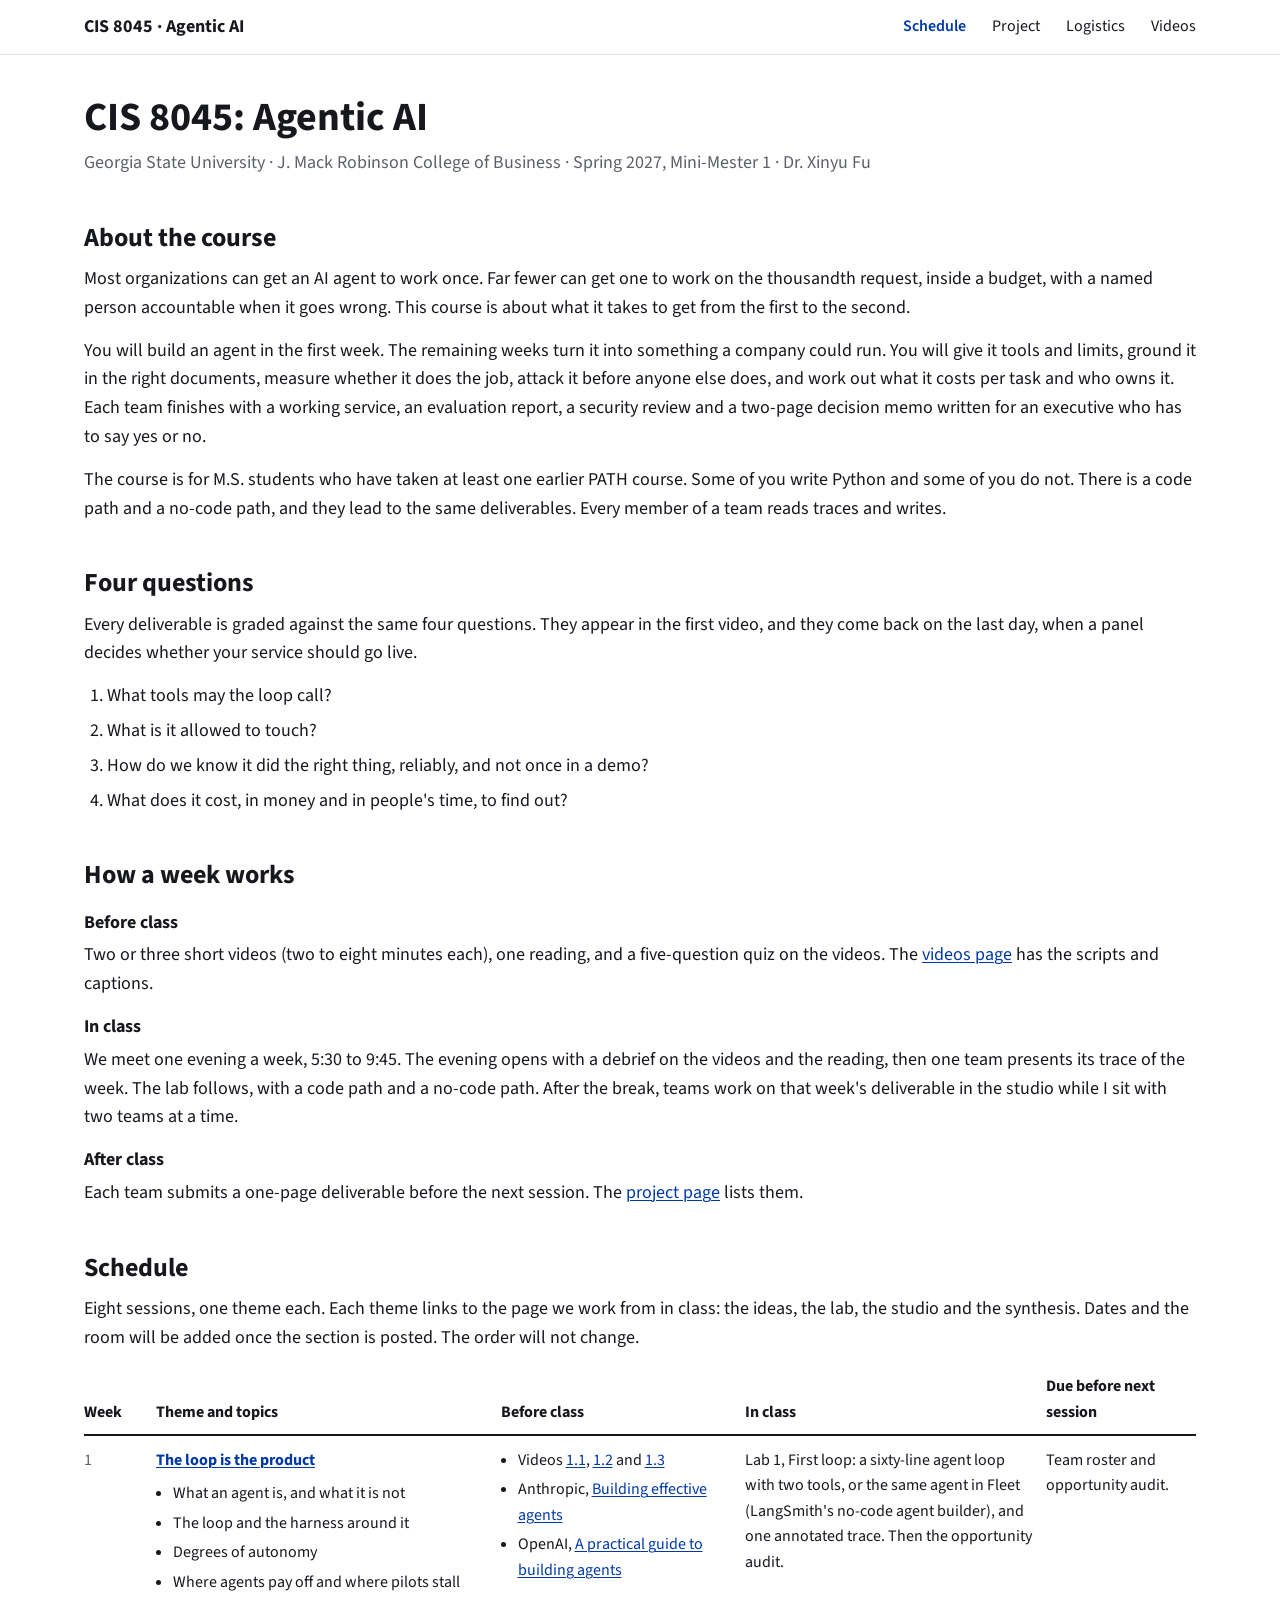
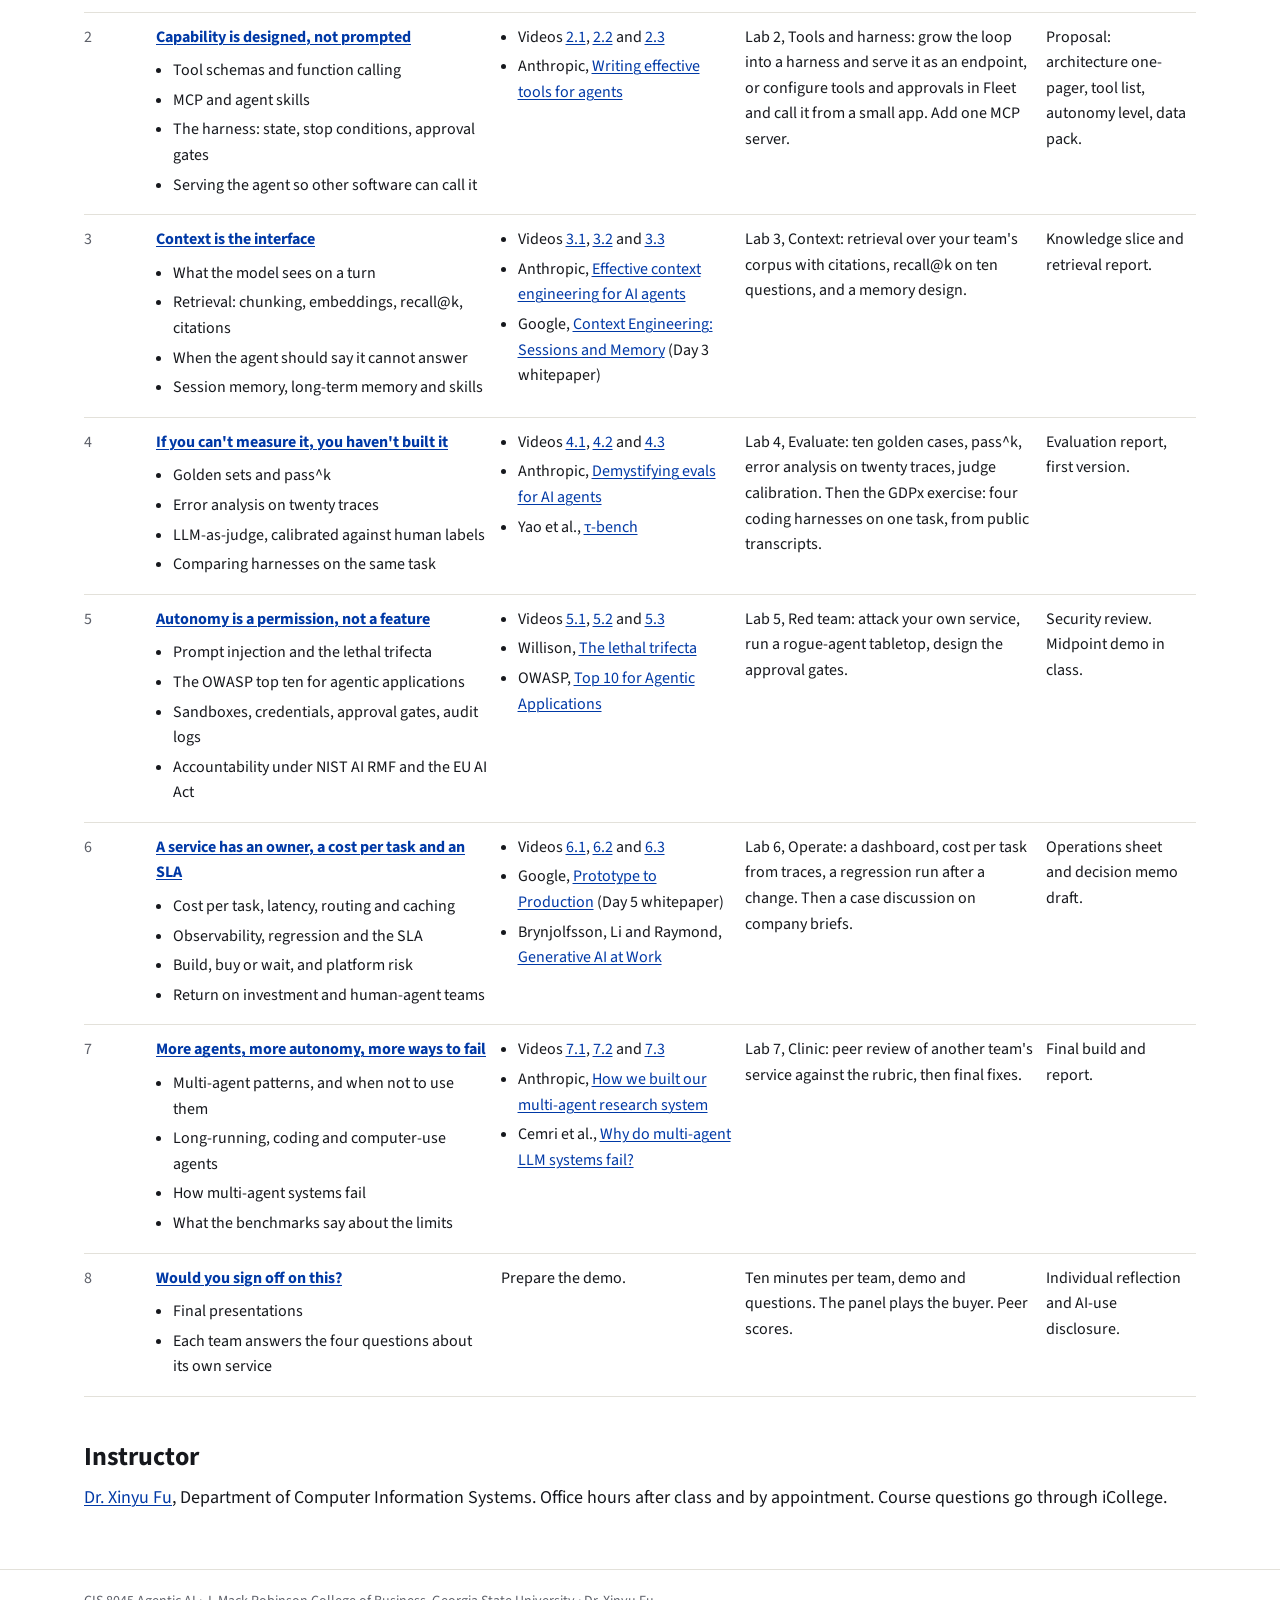
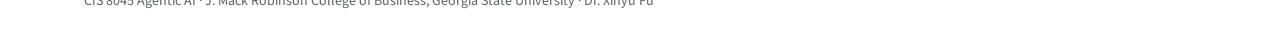
==== commit 32bf8538: "Restructure the schedule table: theme and topics in one column, readings as a list The What we cover" ====
--- a/index.html
+++ b/index.html
@@ -37,16 +37,16 @@
 <h2 id="schedule">Schedule</h2>
 <p>Eight sessions, one theme each. Each theme links to the page we work from in class: the ideas, the lab, the studio and the synthesis. Dates and the room will be added once the section is posted. The order will not change.</p>
 <table class="sched">
-<thead><tr><th>Week</th><th>Theme</th><th>What we cover</th><th>Before class</th><th>In class</th><th>Due before next session</th></tr></thead>
+<thead><tr><th>Week</th><th>Theme and topics</th><th>Before class</th><th>In class</th><th>Due before next session</th></tr></thead>
 <tbody>
-<tr><td class="wk" data-l="Week">1</td><td class="theme" data-l="Theme" data-w="1"><a href="week1.html">The loop is the product</a></td><td data-l="What we cover">What an agent is. The loop and the harness around it. Degrees of autonomy. Where agents create value today and where pilots stall.</td><td data-l="Before class">Videos <a href="videos.html#w1v1">1.1</a>, <a href="videos.html#w1v2">1.2</a> and <a href="videos.html#w1v3">1.3</a>. Reading: Anthropic, <a href="https://www.anthropic.com/engineering/building-effective-agents">Building effective agents</a>; OpenAI, <a href="https://cdn.openai.com/business-guides-and-resources/a-practical-guide-to-building-agents.pdf">A practical guide to building agents</a>.</td><td data-l="In class">Lab 1, First loop. Run a sixty-line agent loop with two tools, or the same agent in Fleet (LangSmith's no-code agent builder), and annotate one trace. Opportunity audit.</td><td data-l="Due before next session">Team roster and opportunity audit.</td></tr>
-<tr><td class="wk" data-l="Week">2</td><td class="theme" data-l="Theme" data-w="2"><a href="week2.html">Capability is designed, not prompted</a></td><td data-l="What we cover">Tool schemas and function calling. MCP. Agent skills. The harness as a design object: state, stop conditions, approval gates. Exposing an agent so other software can call it.</td><td data-l="Before class">Videos <a href="videos.html#w2v1">2.1</a>, <a href="videos.html#w2v2">2.2</a> and <a href="videos.html#w2v3">2.3</a>. Reading: Anthropic, <a href="https://www.anthropic.com/engineering/writing-tools-for-agents">Writing effective tools for agents</a>.</td><td data-l="In class">Lab 2, Tools and harness. Grow the loop into a harness and expose it as an endpoint, or configure tools and approvals in Fleet and call it from a small app. Add one MCP server.</td><td data-l="Due before next session">Proposal: architecture one-pager, tool list, autonomy level, data pack.</td></tr>
-<tr><td class="wk" data-l="Week">3</td><td class="theme" data-l="Theme" data-w="3"><a href="week3.html">Context is the interface</a></td><td data-l="What we cover">Context engineering. Retrieval: chunking, embeddings, recall@k, citations, and when the agent should say it cannot answer. Session memory and long-term memory. Instructions and skills.</td><td data-l="Before class">Videos <a href="videos.html#w3v1">3.1</a>, <a href="videos.html#w3v2">3.2</a> and <a href="videos.html#w3v3">3.3</a>. Reading: Anthropic, <a href="https://www.anthropic.com/engineering/effective-context-engineering-for-ai-agents">Effective context engineering for AI agents</a>; Google, <a href="https://www.kaggle.com/learn-guide/5-day-agents">Context Engineering: Sessions and Memory</a> (Day 3 whitepaper).</td><td data-l="In class">Lab 3, Context. Retrieval over your team's corpus with citations, recall@k on ten questions, a memory design.</td><td data-l="Due before next session">Knowledge slice and retrieval report.</td></tr>
-<tr><td class="wk" data-l="Week">4</td><td class="theme" data-l="Theme" data-w="4"><a href="week4.html">If you can't measure it, you haven't built it</a></td><td data-l="What we cover">Golden sets. pass^k, the chance that a task passes k runs in a row. Error analysis. LLM-as-judge and how to calibrate it against human labels. Reading traces. Comparing harnesses on the same task.</td><td data-l="Before class">Videos <a href="videos.html#w4v1">4.1</a>, <a href="videos.html#w4v2">4.2</a> and <a href="videos.html#w4v3">4.3</a>. Reading: Anthropic, <a href="https://www.anthropic.com/engineering/demystifying-evals-for-ai-agents">Demystifying evals for AI agents</a>; Yao et al., <a href="https://arxiv.org/abs/2406.12045">τ-bench</a>.</td><td data-l="In class">Lab 4, Evaluate. Ten golden cases, pass^k, error analysis on twenty traces, judge calibration. The GDPx exercise: public transcripts of four coding harnesses on one task.</td><td data-l="Due before next session">Evaluation report, first version.</td></tr>
-<tr><td class="wk" data-l="Week">5</td><td class="theme" data-l="Theme" data-w="5"><a href="week5.html">Autonomy is a permission, not a feature</a></td><td data-l="What we cover">Prompt injection. The lethal trifecta. The OWASP top ten for agentic applications. Sandboxes and credentials. Approval gates and audit logs. Who is accountable under NIST AI RMF and the EU AI Act.</td><td data-l="Before class">Videos <a href="videos.html#w5v1">5.1</a>, <a href="videos.html#w5v2">5.2</a> and <a href="videos.html#w5v3">5.3</a>. Reading: Willison, <a href="https://simonwillison.net/2025/Jun/16/the-lethal-trifecta/">The lethal trifecta</a>; OWASP, <a href="https://genai.owasp.org/">Top 10 for Agentic Applications</a>.</td><td data-l="In class">Lab 5, Red team. Attack your own service, run a rogue-agent tabletop, design the approval gates.</td><td data-l="Due before next session">Security review. Midpoint demo in class.</td></tr>
-<tr><td class="wk" data-l="Week">6</td><td class="theme" data-l="Theme" data-w="6"><a href="week6.html">A service has an owner, a cost per task and an SLA</a></td><td data-l="What we cover">Observability and regression. Cost per task, latency, routing and caching. Service-level agreements. Build, buy or wait, and platform risk. Return on investment. Human-agent teams and how work changes around an agent.</td><td data-l="Before class">Videos <a href="videos.html#w6v1">6.1</a>, <a href="videos.html#w6v2">6.2</a> and <a href="videos.html#w6v3">6.3</a>. Reading: Google, <a href="https://www.kaggle.com/learn-guide/5-day-agents">Prototype to Production</a> (Day 5 whitepaper); Brynjolfsson, Li and Raymond, <a href="https://www.nber.org/papers/w31161">Generative AI at Work</a>.</td><td data-l="In class">Lab 6, Operate. A dashboard, cost per task from traces, a regression run after a change. Case discussion on company briefs.</td><td data-l="Due before next session">Operations sheet and decision memo draft.</td></tr>
-<tr><td class="wk" data-l="Week">7</td><td class="theme" data-l="Theme" data-w="7"><a href="week7.html">More agents, more autonomy, more ways to fail</a></td><td data-l="What we cover">Multi-agent patterns and when not to use them. Long-running harnesses. Coding agents and computer-use agents. Failure taxonomies. What benchmarks say about the limits.</td><td data-l="Before class">Videos <a href="videos.html#w7v1">7.1</a>, <a href="videos.html#w7v2">7.2</a> and <a href="videos.html#w7v3">7.3</a>. Reading: Anthropic, <a href="https://www.anthropic.com/engineering/multi-agent-research-system">How we built our multi-agent research system</a>; Cemri et al., <a href="https://arxiv.org/abs/2503.13657">Why do multi-agent LLM systems fail?</a></td><td data-l="In class">Lab 7, Clinic. Peer review of another team's service against the rubric, then final fixes.</td><td data-l="Due before next session">Final build and report.</td></tr>
-<tr><td class="wk" data-l="Week">8</td><td class="theme" data-l="Theme" data-w="8"><a href="week8.html">Would you sign off on this?</a></td><td data-l="What we cover">Final presentations. Each team answers the four questions about its own service.</td><td data-l="Before class">Prepare the demo.</td><td data-l="In class">Ten minutes per team, demo and questions. The panel plays the buyer. Peer scores.</td><td data-l="Due before next session">Individual reflection and AI-use disclosure.</td></tr>
+<tr><td class="wk" data-l="Week">1</td><td class="theme" data-l="Theme" data-w="1"><a href="week1.html">The loop is the product</a><ul><li>What an agent is, and what it is not</li><li>The loop and the harness around it</li><li>Degrees of autonomy</li><li>Where agents pay off and where pilots stall</li></ul></td><td data-l="Before class"><ul><li>Videos <a href="videos.html#w1v1">1.1</a>, <a href="videos.html#w1v2">1.2</a> and <a href="videos.html#w1v3">1.3</a></li><li>Anthropic, <a href="https://www.anthropic.com/engineering/building-effective-agents">Building effective agents</a></li><li>OpenAI, <a href="https://cdn.openai.com/business-guides-and-resources/a-practical-guide-to-building-agents.pdf">A practical guide to building agents</a></li></ul></td><td data-l="In class">Lab 1, First loop: a sixty-line agent loop with two tools, or the same agent in Fleet (LangSmith's no-code agent builder), and one annotated trace. Then the opportunity audit.</td><td data-l="Due before next session">Team roster and opportunity audit.</td></tr>
+<tr><td class="wk" data-l="Week">2</td><td class="theme" data-l="Theme" data-w="2"><a href="week2.html">Capability is designed, not prompted</a><ul><li>Tool schemas and function calling</li><li>MCP and agent skills</li><li>The harness: state, stop conditions, approval gates</li><li>Serving the agent so other software can call it</li></ul></td><td data-l="Before class"><ul><li>Videos <a href="videos.html#w2v1">2.1</a>, <a href="videos.html#w2v2">2.2</a> and <a href="videos.html#w2v3">2.3</a></li><li>Anthropic, <a href="https://www.anthropic.com/engineering/writing-tools-for-agents">Writing effective tools for agents</a></li></ul></td><td data-l="In class">Lab 2, Tools and harness: grow the loop into a harness and serve it as an endpoint, or configure tools and approvals in Fleet and call it from a small app. Add one MCP server.</td><td data-l="Due before next session">Proposal: architecture one-pager, tool list, autonomy level, data pack.</td></tr>
+<tr><td class="wk" data-l="Week">3</td><td class="theme" data-l="Theme" data-w="3"><a href="week3.html">Context is the interface</a><ul><li>What the model sees on a turn</li><li>Retrieval: chunking, embeddings, recall@k, citations</li><li>When the agent should say it cannot answer</li><li>Session memory, long-term memory and skills</li></ul></td><td data-l="Before class"><ul><li>Videos <a href="videos.html#w3v1">3.1</a>, <a href="videos.html#w3v2">3.2</a> and <a href="videos.html#w3v3">3.3</a></li><li>Anthropic, <a href="https://www.anthropic.com/engineering/effective-context-engineering-for-ai-agents">Effective context engineering for AI agents</a></li><li>Google, <a href="https://www.kaggle.com/learn-guide/5-day-agents">Context Engineering: Sessions and Memory</a> (Day 3 whitepaper)</li></ul></td><td data-l="In class">Lab 3, Context: retrieval over your team's corpus with citations, recall@k on ten questions, and a memory design.</td><td data-l="Due before next session">Knowledge slice and retrieval report.</td></tr>
+<tr><td class="wk" data-l="Week">4</td><td class="theme" data-l="Theme" data-w="4"><a href="week4.html">If you can't measure it, you haven't built it</a><ul><li>Golden sets and pass^k</li><li>Error analysis on twenty traces</li><li>LLM-as-judge, calibrated against human labels</li><li>Comparing harnesses on the same task</li></ul></td><td data-l="Before class"><ul><li>Videos <a href="videos.html#w4v1">4.1</a>, <a href="videos.html#w4v2">4.2</a> and <a href="videos.html#w4v3">4.3</a></li><li>Anthropic, <a href="https://www.anthropic.com/engineering/demystifying-evals-for-ai-agents">Demystifying evals for AI agents</a></li><li>Yao et al., <a href="https://arxiv.org/abs/2406.12045">τ-bench</a></li></ul></td><td data-l="In class">Lab 4, Evaluate: ten golden cases, pass^k, error analysis on twenty traces, judge calibration. Then the GDPx exercise: four coding harnesses on one task, from public transcripts.</td><td data-l="Due before next session">Evaluation report, first version.</td></tr>
+<tr><td class="wk" data-l="Week">5</td><td class="theme" data-l="Theme" data-w="5"><a href="week5.html">Autonomy is a permission, not a feature</a><ul><li>Prompt injection and the lethal trifecta</li><li>The OWASP top ten for agentic applications</li><li>Sandboxes, credentials, approval gates, audit logs</li><li>Accountability under NIST AI RMF and the EU AI Act</li></ul></td><td data-l="Before class"><ul><li>Videos <a href="videos.html#w5v1">5.1</a>, <a href="videos.html#w5v2">5.2</a> and <a href="videos.html#w5v3">5.3</a></li><li>Willison, <a href="https://simonwillison.net/2025/Jun/16/the-lethal-trifecta/">The lethal trifecta</a></li><li>OWASP, <a href="https://genai.owasp.org/">Top 10 for Agentic Applications</a></li></ul></td><td data-l="In class">Lab 5, Red team: attack your own service, run a rogue-agent tabletop, design the approval gates.</td><td data-l="Due before next session">Security review. Midpoint demo in class.</td></tr>
+<tr><td class="wk" data-l="Week">6</td><td class="theme" data-l="Theme" data-w="6"><a href="week6.html">A service has an owner, a cost per task and an SLA</a><ul><li>Cost per task, latency, routing and caching</li><li>Observability, regression and the SLA</li><li>Build, buy or wait, and platform risk</li><li>Return on investment and human-agent teams</li></ul></td><td data-l="Before class"><ul><li>Videos <a href="videos.html#w6v1">6.1</a>, <a href="videos.html#w6v2">6.2</a> and <a href="videos.html#w6v3">6.3</a></li><li>Google, <a href="https://www.kaggle.com/learn-guide/5-day-agents">Prototype to Production</a> (Day 5 whitepaper)</li><li>Brynjolfsson, Li and Raymond, <a href="https://www.nber.org/papers/w31161">Generative AI at Work</a></li></ul></td><td data-l="In class">Lab 6, Operate: a dashboard, cost per task from traces, a regression run after a change. Then a case discussion on company briefs.</td><td data-l="Due before next session">Operations sheet and decision memo draft.</td></tr>
+<tr><td class="wk" data-l="Week">7</td><td class="theme" data-l="Theme" data-w="7"><a href="week7.html">More agents, more autonomy, more ways to fail</a><ul><li>Multi-agent patterns, and when not to use them</li><li>Long-running, coding and computer-use agents</li><li>How multi-agent systems fail</li><li>What the benchmarks say about the limits</li></ul></td><td data-l="Before class"><ul><li>Videos <a href="videos.html#w7v1">7.1</a>, <a href="videos.html#w7v2">7.2</a> and <a href="videos.html#w7v3">7.3</a></li><li>Anthropic, <a href="https://www.anthropic.com/engineering/multi-agent-research-system">How we built our multi-agent research system</a></li><li>Cemri et al., <a href="https://arxiv.org/abs/2503.13657">Why do multi-agent LLM systems fail?</a></li></ul></td><td data-l="In class">Lab 7, Clinic: peer review of another team's service against the rubric, then final fixes.</td><td data-l="Due before next session">Final build and report.</td></tr>
+<tr><td class="wk" data-l="Week">8</td><td class="theme" data-l="Theme" data-w="8"><a href="week8.html">Would you sign off on this?</a><ul><li>Final presentations</li><li>Each team answers the four questions about its own service</li></ul></td><td data-l="Before class">Prepare the demo.</td><td data-l="In class">Ten minutes per team, demo and questions. The panel plays the buyer. Peer scores.</td><td data-l="Due before next session">Individual reflection and AI-use disclosure.</td></tr>
 </tbody>
 </table>
 
--- a/assets/site.css
+++ b/assets/site.css
@@ -28,7 +28,14 @@
 td{border-bottom:1px solid var(--line);padding:12px 10px 12px 0;vertical-align:top}
 table.plain td:first-child,table.plain th:first-child{width:9em}
 .sched td.wk{width:4.5em;color:var(--muted)}
-.sched td.theme{font-weight:700;width:12em}
+.sched td.theme{width:31%}
+.sched td.theme>a{font-weight:700}
+.sched td:nth-child(3){width:22%}
+.sched td:nth-child(4){width:27%}
+.sched ul{margin:6px 0 0;padding-left:1.05em}
+.sched td>ul:first-child{margin-top:0}
+.sched li{margin:0 0 4px}
+.sched td.theme ul{margin-top:8px}
 .sched td p{margin:0 0 6px;max-width:none}
 video{display:block;width:100%;aspect-ratio:16/9;background:#000;margin:8px 0 10px}
 details{margin:0 0 22px}
@@ -42,6 +49,7 @@
   .sched thead{display:none}
   .sched tr{display:block;border-bottom:1px solid var(--line);padding:14px 0}
   .sched td,.sched td.wk,.sched td.theme{display:block;border:0;padding:3px 0;width:auto}
+  .sched td:nth-child(3),.sched td:nth-child(4){width:auto}
   .sched td::before{content:attr(data-l);display:block;color:var(--muted);font-size:var(--fs-xs);font-weight:600}
   .sched td.wk{display:none}
   .sched td.theme::before{content:"Week " attr(data-w)}
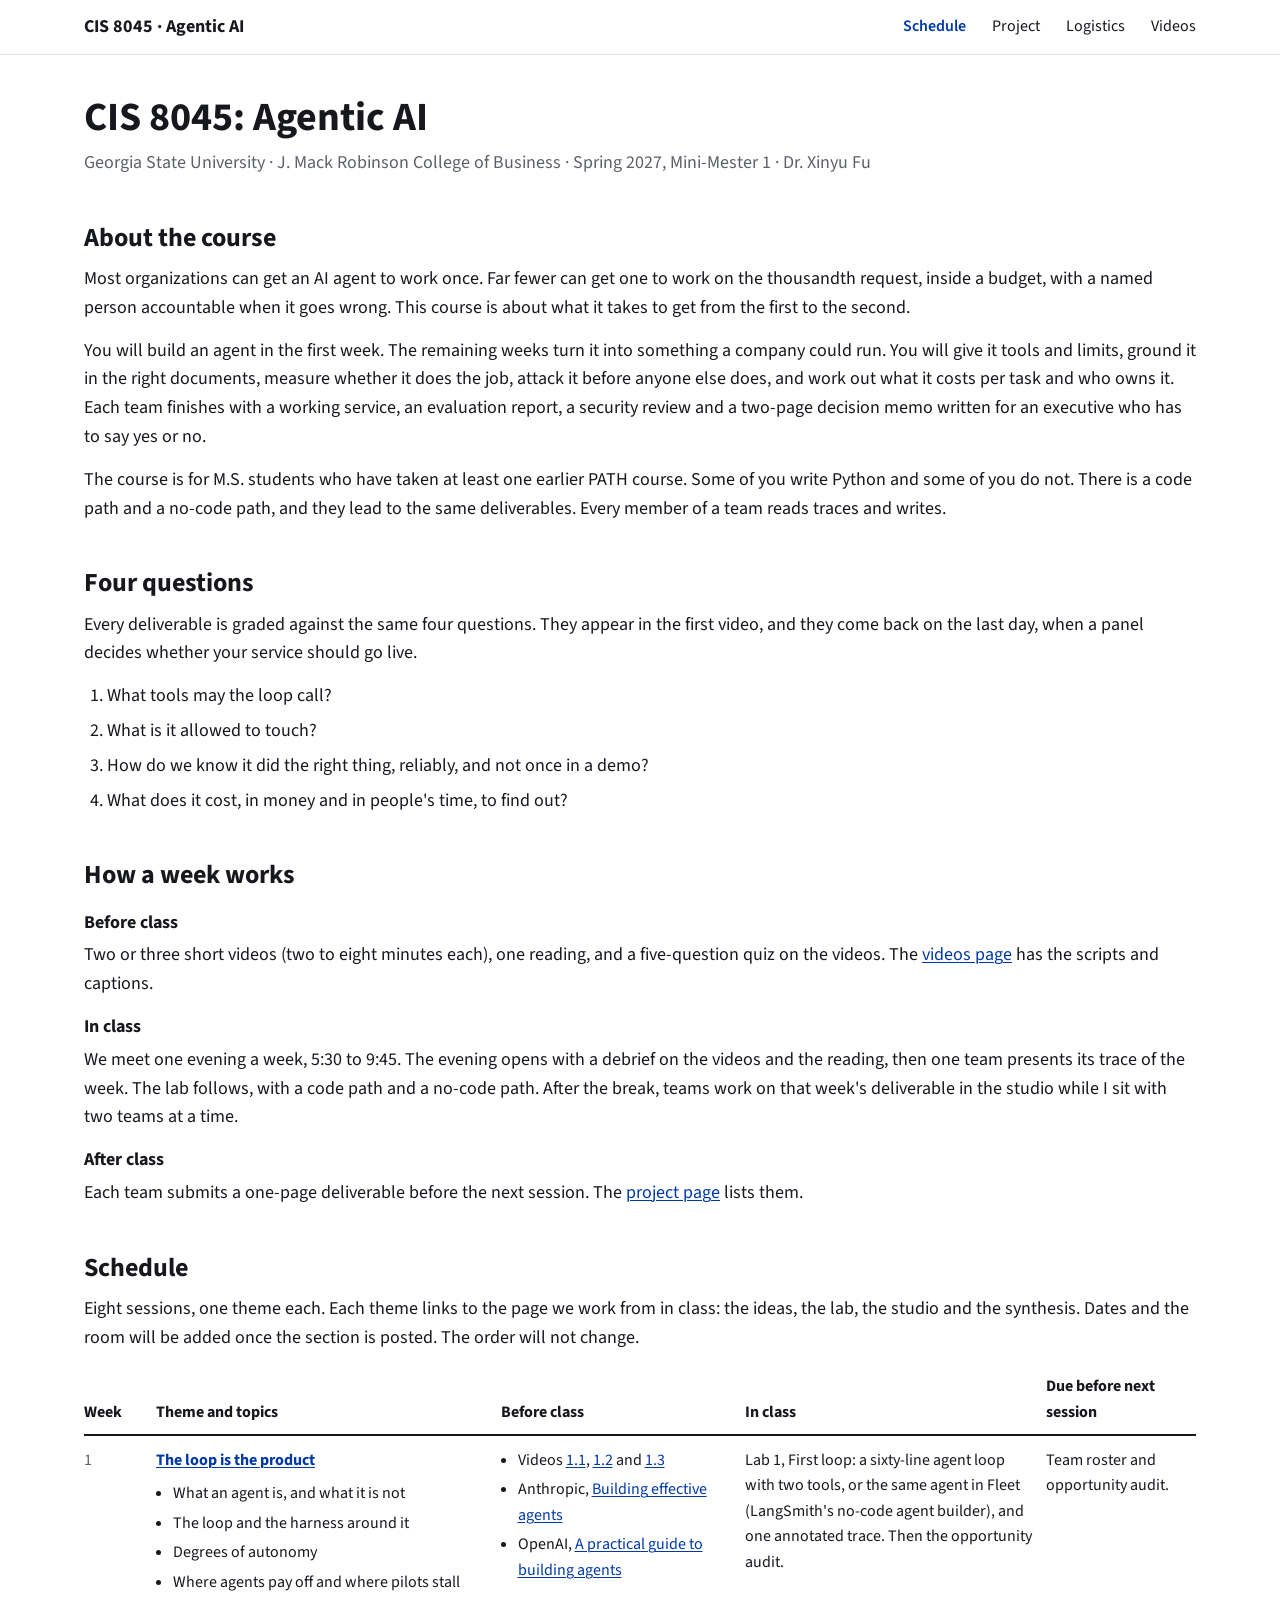
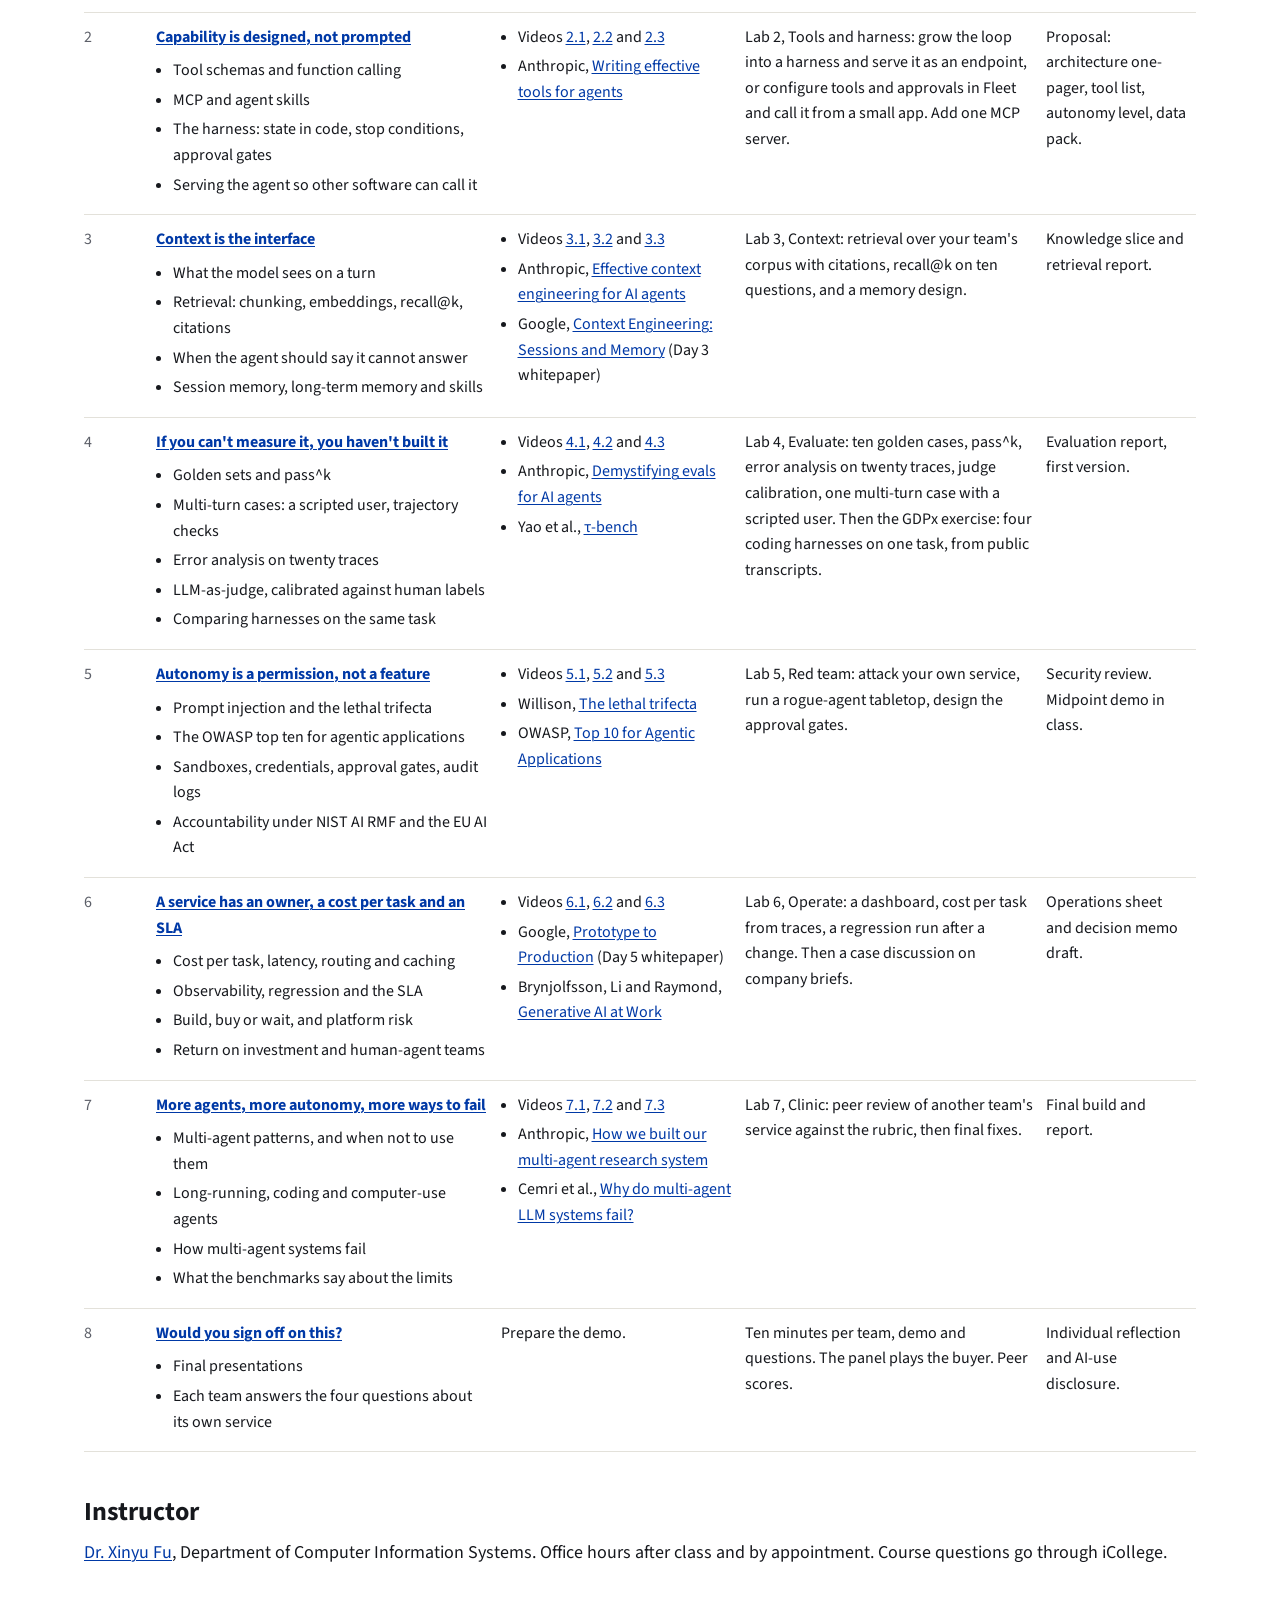
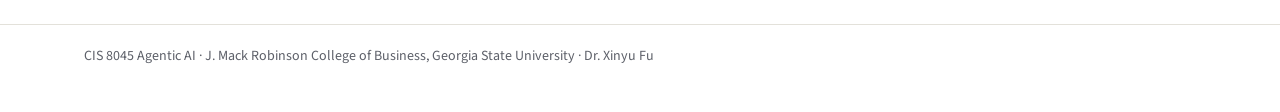
==== commit 989b9fbf: "Add the state-in-code pattern to Lab 2 and a multi-turn case to Lab 4 Week 2: when the order of step" ====
--- a/index.html
+++ b/index.html
@@ -40,9 +40,9 @@
 <thead><tr><th>Week</th><th>Theme and topics</th><th>Before class</th><th>In class</th><th>Due before next session</th></tr></thead>
 <tbody>
 <tr><td class="wk" data-l="Week">1</td><td class="theme" data-l="Theme" data-w="1"><a href="week1.html">The loop is the product</a><ul><li>What an agent is, and what it is not</li><li>The loop and the harness around it</li><li>Degrees of autonomy</li><li>Where agents pay off and where pilots stall</li></ul></td><td data-l="Before class"><ul><li>Videos <a href="videos.html#w1v1">1.1</a>, <a href="videos.html#w1v2">1.2</a> and <a href="videos.html#w1v3">1.3</a></li><li>Anthropic, <a href="https://www.anthropic.com/engineering/building-effective-agents">Building effective agents</a></li><li>OpenAI, <a href="https://cdn.openai.com/business-guides-and-resources/a-practical-guide-to-building-agents.pdf">A practical guide to building agents</a></li></ul></td><td data-l="In class">Lab 1, First loop: a sixty-line agent loop with two tools, or the same agent in Fleet (LangSmith's no-code agent builder), and one annotated trace. Then the opportunity audit.</td><td data-l="Due before next session">Team roster and opportunity audit.</td></tr>
-<tr><td class="wk" data-l="Week">2</td><td class="theme" data-l="Theme" data-w="2"><a href="week2.html">Capability is designed, not prompted</a><ul><li>Tool schemas and function calling</li><li>MCP and agent skills</li><li>The harness: state, stop conditions, approval gates</li><li>Serving the agent so other software can call it</li></ul></td><td data-l="Before class"><ul><li>Videos <a href="videos.html#w2v1">2.1</a>, <a href="videos.html#w2v2">2.2</a> and <a href="videos.html#w2v3">2.3</a></li><li>Anthropic, <a href="https://www.anthropic.com/engineering/writing-tools-for-agents">Writing effective tools for agents</a></li></ul></td><td data-l="In class">Lab 2, Tools and harness: grow the loop into a harness and serve it as an endpoint, or configure tools and approvals in Fleet and call it from a small app. Add one MCP server.</td><td data-l="Due before next session">Proposal: architecture one-pager, tool list, autonomy level, data pack.</td></tr>
+<tr><td class="wk" data-l="Week">2</td><td class="theme" data-l="Theme" data-w="2"><a href="week2.html">Capability is designed, not prompted</a><ul><li>Tool schemas and function calling</li><li>MCP and agent skills</li><li>The harness: state in code, stop conditions, approval gates</li><li>Serving the agent so other software can call it</li></ul></td><td data-l="Before class"><ul><li>Videos <a href="videos.html#w2v1">2.1</a>, <a href="videos.html#w2v2">2.2</a> and <a href="videos.html#w2v3">2.3</a></li><li>Anthropic, <a href="https://www.anthropic.com/engineering/writing-tools-for-agents">Writing effective tools for agents</a></li></ul></td><td data-l="In class">Lab 2, Tools and harness: grow the loop into a harness and serve it as an endpoint, or configure tools and approvals in Fleet and call it from a small app. Add one MCP server.</td><td data-l="Due before next session">Proposal: architecture one-pager, tool list, autonomy level, data pack.</td></tr>
 <tr><td class="wk" data-l="Week">3</td><td class="theme" data-l="Theme" data-w="3"><a href="week3.html">Context is the interface</a><ul><li>What the model sees on a turn</li><li>Retrieval: chunking, embeddings, recall@k, citations</li><li>When the agent should say it cannot answer</li><li>Session memory, long-term memory and skills</li></ul></td><td data-l="Before class"><ul><li>Videos <a href="videos.html#w3v1">3.1</a>, <a href="videos.html#w3v2">3.2</a> and <a href="videos.html#w3v3">3.3</a></li><li>Anthropic, <a href="https://www.anthropic.com/engineering/effective-context-engineering-for-ai-agents">Effective context engineering for AI agents</a></li><li>Google, <a href="https://www.kaggle.com/learn-guide/5-day-agents">Context Engineering: Sessions and Memory</a> (Day 3 whitepaper)</li></ul></td><td data-l="In class">Lab 3, Context: retrieval over your team's corpus with citations, recall@k on ten questions, and a memory design.</td><td data-l="Due before next session">Knowledge slice and retrieval report.</td></tr>
-<tr><td class="wk" data-l="Week">4</td><td class="theme" data-l="Theme" data-w="4"><a href="week4.html">If you can't measure it, you haven't built it</a><ul><li>Golden sets and pass^k</li><li>Error analysis on twenty traces</li><li>LLM-as-judge, calibrated against human labels</li><li>Comparing harnesses on the same task</li></ul></td><td data-l="Before class"><ul><li>Videos <a href="videos.html#w4v1">4.1</a>, <a href="videos.html#w4v2">4.2</a> and <a href="videos.html#w4v3">4.3</a></li><li>Anthropic, <a href="https://www.anthropic.com/engineering/demystifying-evals-for-ai-agents">Demystifying evals for AI agents</a></li><li>Yao et al., <a href="https://arxiv.org/abs/2406.12045">τ-bench</a></li></ul></td><td data-l="In class">Lab 4, Evaluate: ten golden cases, pass^k, error analysis on twenty traces, judge calibration. Then the GDPx exercise: four coding harnesses on one task, from public transcripts.</td><td data-l="Due before next session">Evaluation report, first version.</td></tr>
+<tr><td class="wk" data-l="Week">4</td><td class="theme" data-l="Theme" data-w="4"><a href="week4.html">If you can't measure it, you haven't built it</a><ul><li>Golden sets and pass^k</li><li>Multi-turn cases: a scripted user, trajectory checks</li><li>Error analysis on twenty traces</li><li>LLM-as-judge, calibrated against human labels</li><li>Comparing harnesses on the same task</li></ul></td><td data-l="Before class"><ul><li>Videos <a href="videos.html#w4v1">4.1</a>, <a href="videos.html#w4v2">4.2</a> and <a href="videos.html#w4v3">4.3</a></li><li>Anthropic, <a href="https://www.anthropic.com/engineering/demystifying-evals-for-ai-agents">Demystifying evals for AI agents</a></li><li>Yao et al., <a href="https://arxiv.org/abs/2406.12045">τ-bench</a></li></ul></td><td data-l="In class">Lab 4, Evaluate: ten golden cases, pass^k, error analysis on twenty traces, judge calibration, one multi-turn case with a scripted user. Then the GDPx exercise: four coding harnesses on one task, from public transcripts.</td><td data-l="Due before next session">Evaluation report, first version.</td></tr>
 <tr><td class="wk" data-l="Week">5</td><td class="theme" data-l="Theme" data-w="5"><a href="week5.html">Autonomy is a permission, not a feature</a><ul><li>Prompt injection and the lethal trifecta</li><li>The OWASP top ten for agentic applications</li><li>Sandboxes, credentials, approval gates, audit logs</li><li>Accountability under NIST AI RMF and the EU AI Act</li></ul></td><td data-l="Before class"><ul><li>Videos <a href="videos.html#w5v1">5.1</a>, <a href="videos.html#w5v2">5.2</a> and <a href="videos.html#w5v3">5.3</a></li><li>Willison, <a href="https://simonwillison.net/2025/Jun/16/the-lethal-trifecta/">The lethal trifecta</a></li><li>OWASP, <a href="https://genai.owasp.org/">Top 10 for Agentic Applications</a></li></ul></td><td data-l="In class">Lab 5, Red team: attack your own service, run a rogue-agent tabletop, design the approval gates.</td><td data-l="Due before next session">Security review. Midpoint demo in class.</td></tr>
 <tr><td class="wk" data-l="Week">6</td><td class="theme" data-l="Theme" data-w="6"><a href="week6.html">A service has an owner, a cost per task and an SLA</a><ul><li>Cost per task, latency, routing and caching</li><li>Observability, regression and the SLA</li><li>Build, buy or wait, and platform risk</li><li>Return on investment and human-agent teams</li></ul></td><td data-l="Before class"><ul><li>Videos <a href="videos.html#w6v1">6.1</a>, <a href="videos.html#w6v2">6.2</a> and <a href="videos.html#w6v3">6.3</a></li><li>Google, <a href="https://www.kaggle.com/learn-guide/5-day-agents">Prototype to Production</a> (Day 5 whitepaper)</li><li>Brynjolfsson, Li and Raymond, <a href="https://www.nber.org/papers/w31161">Generative AI at Work</a></li></ul></td><td data-l="In class">Lab 6, Operate: a dashboard, cost per task from traces, a regression run after a change. Then a case discussion on company briefs.</td><td data-l="Due before next session">Operations sheet and decision memo draft.</td></tr>
 <tr><td class="wk" data-l="Week">7</td><td class="theme" data-l="Theme" data-w="7"><a href="week7.html">More agents, more autonomy, more ways to fail</a><ul><li>Multi-agent patterns, and when not to use them</li><li>Long-running, coding and computer-use agents</li><li>How multi-agent systems fail</li><li>What the benchmarks say about the limits</li></ul></td><td data-l="Before class"><ul><li>Videos <a href="videos.html#w7v1">7.1</a>, <a href="videos.html#w7v2">7.2</a> and <a href="videos.html#w7v3">7.3</a></li><li>Anthropic, <a href="https://www.anthropic.com/engineering/multi-agent-research-system">How we built our multi-agent research system</a></li><li>Cemri et al., <a href="https://arxiv.org/abs/2503.13657">Why do multi-agent LLM systems fail?</a></li></ul></td><td data-l="In class">Lab 7, Clinic: peer review of another team's service against the rubric, then final fixes.</td><td data-l="Due before next session">Final build and report.</td></tr>
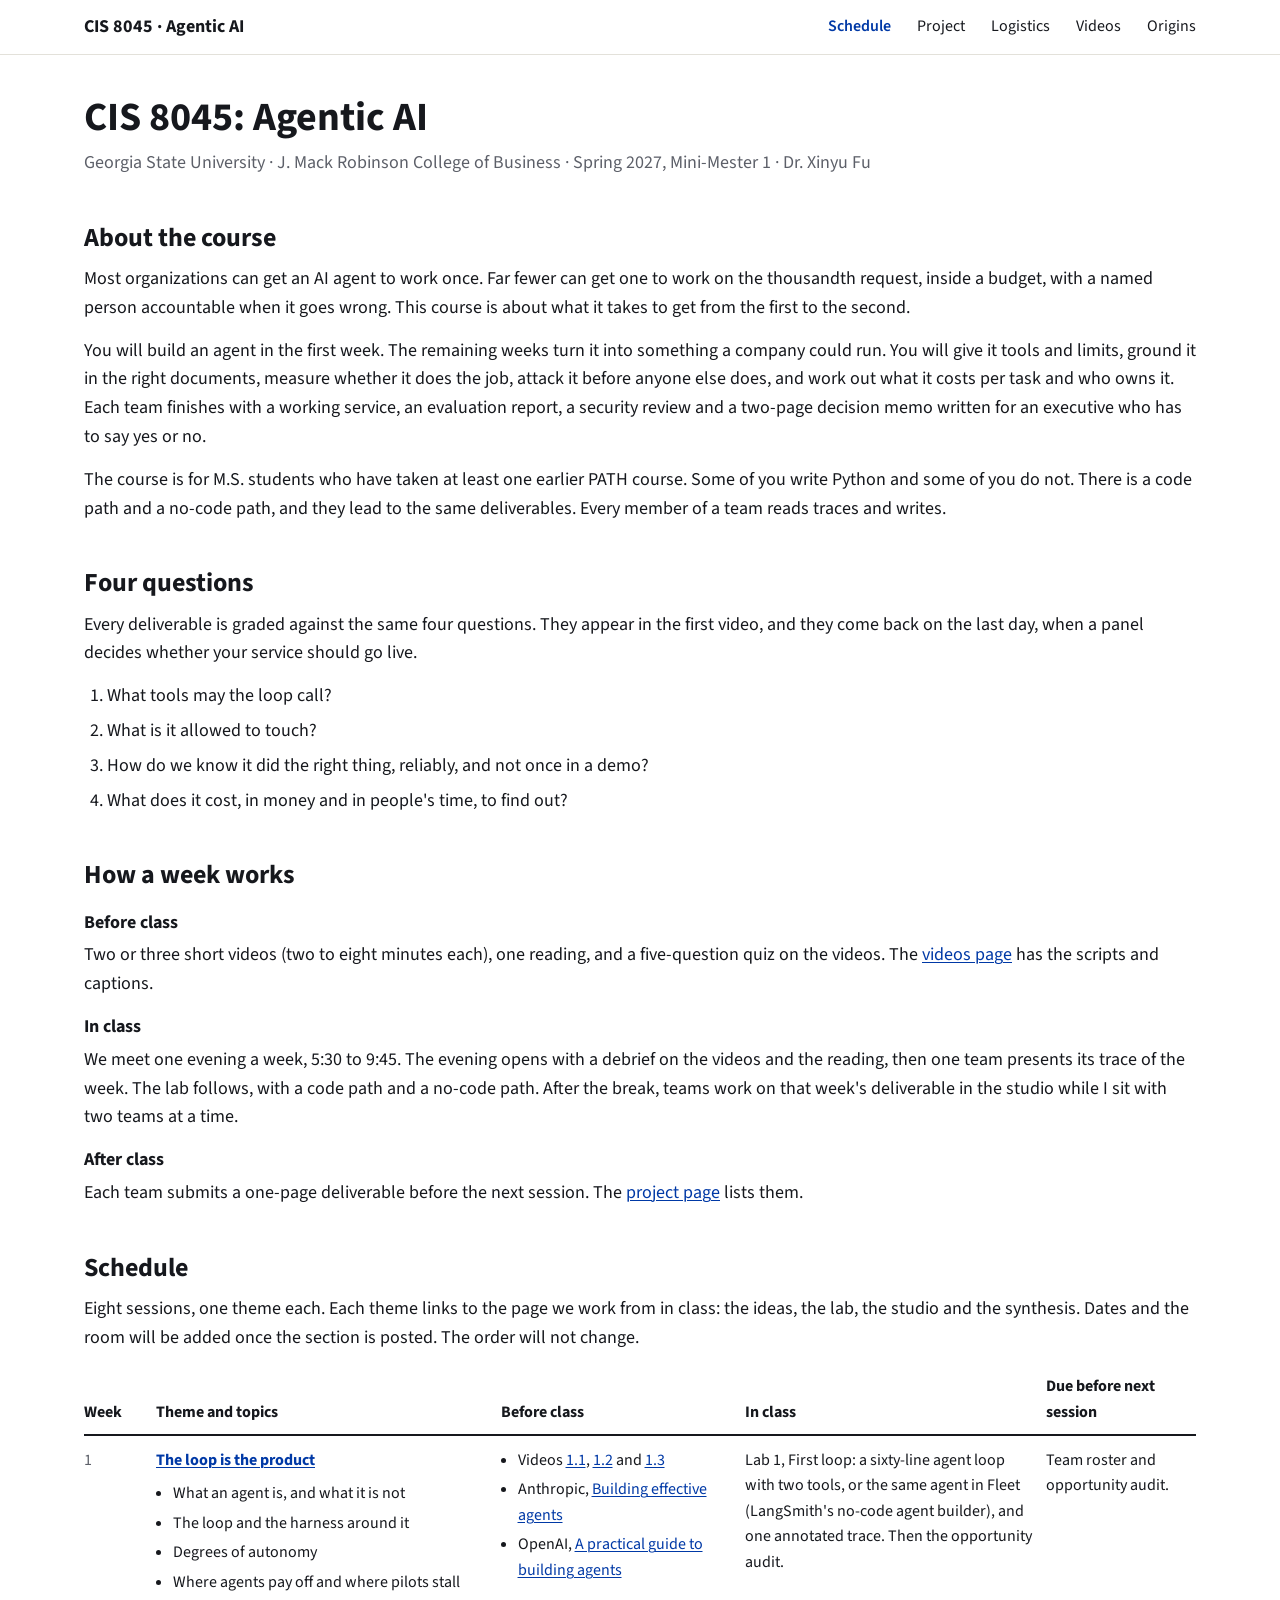
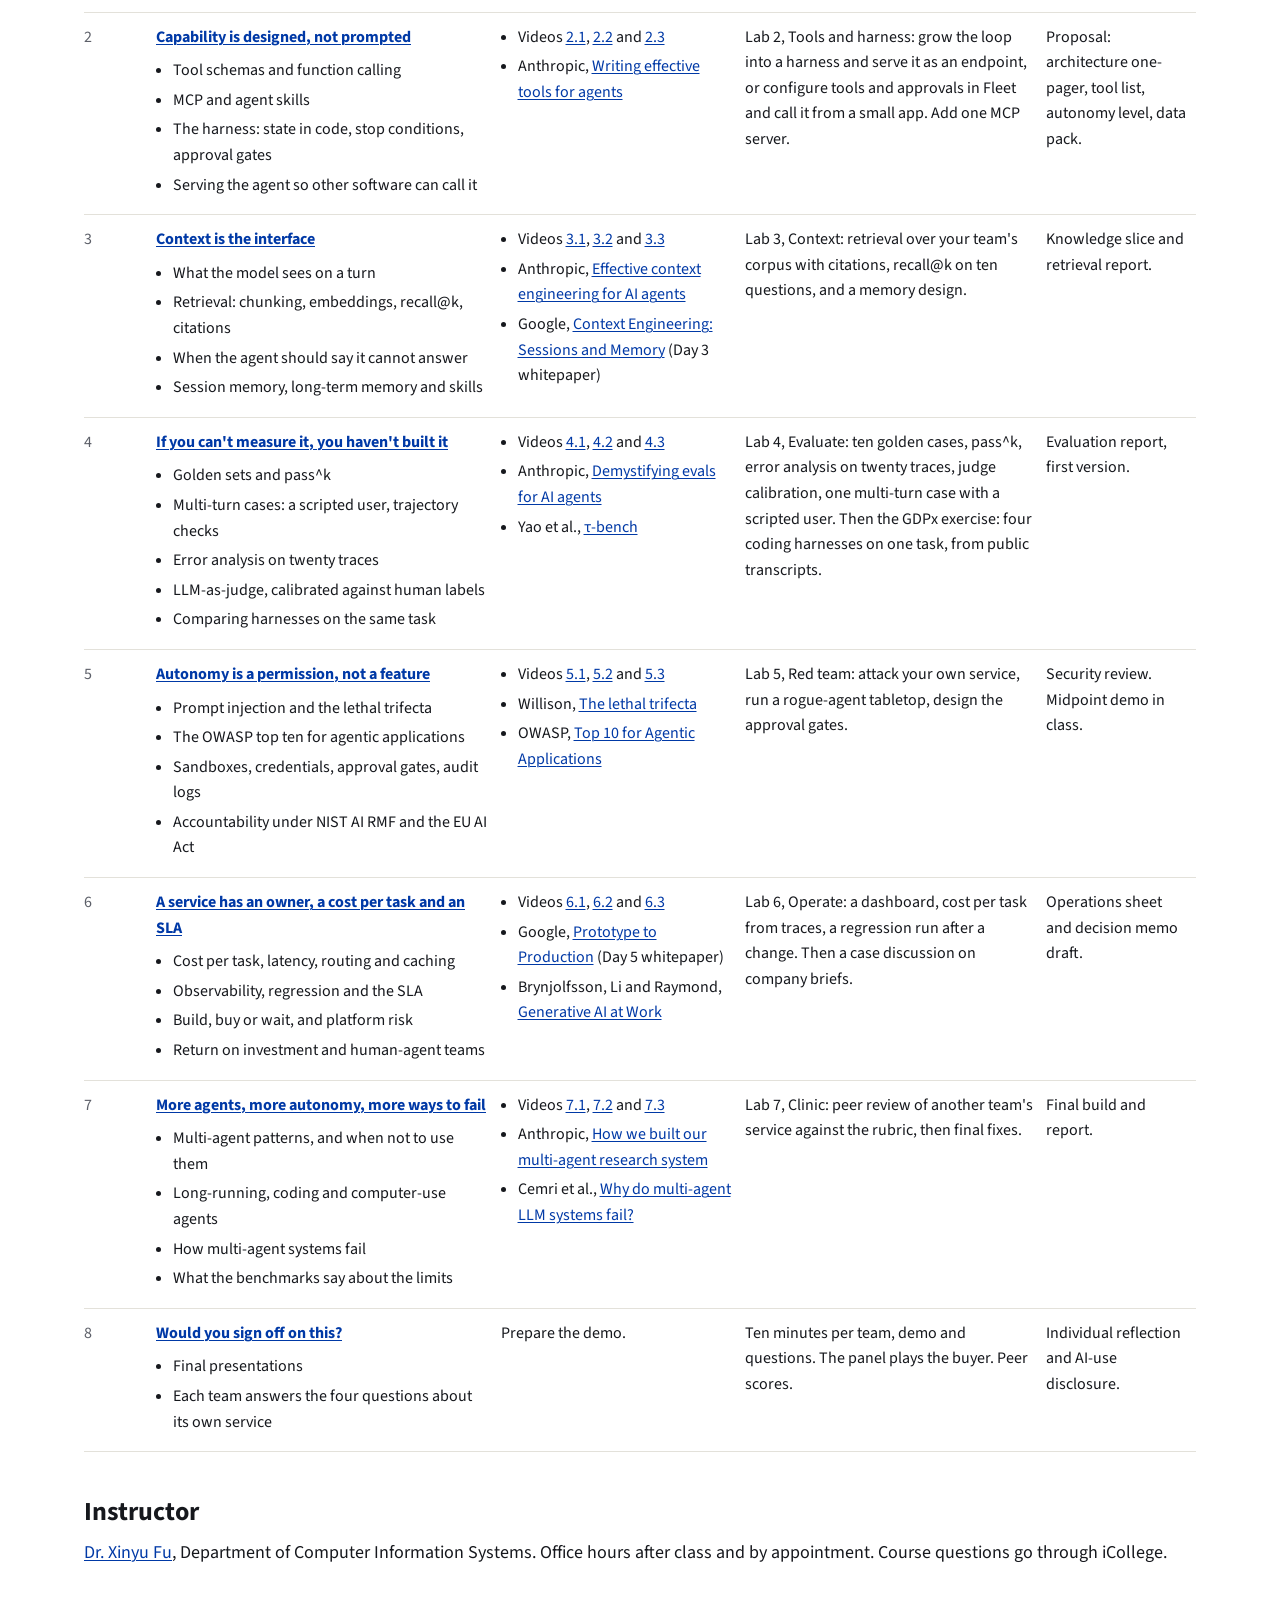
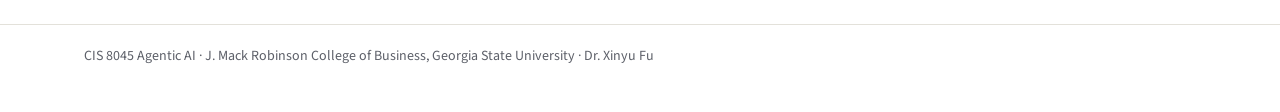
==== commit 6e4cf55b: "Add the Origins page on the history of the word agentic AI and link it from every page" ====
--- a/index.html
+++ b/index.html
@@ -8,7 +8,7 @@
 <script src="assets/anchor.js" defer></script>
 </head>
 <body>
-<nav class="top"><div class="wrap"><a class="brand" href="index.html">CIS 8045 · Agentic AI</a><a class="here" href="index.html#schedule">Schedule</a><a href="project.html">Project</a><a href="logistics.html">Logistics</a><a href="videos.html">Videos</a></div></nav>
+<nav class="top"><div class="wrap"><a class="brand" href="index.html">CIS 8045 · Agentic AI</a><a class="here" href="index.html#schedule">Schedule</a><a href="project.html">Project</a><a href="logistics.html">Logistics</a><a href="videos.html">Videos</a><a href="origins.html">Origins</a></div></nav>
 <main class="wrap">
 <h1>CIS 8045: Agentic AI</h1>
 <p class="meta">Georgia State University · J. Mack Robinson College of Business · Spring 2027, Mini-Mester 1 · Dr. Xinyu Fu</p>
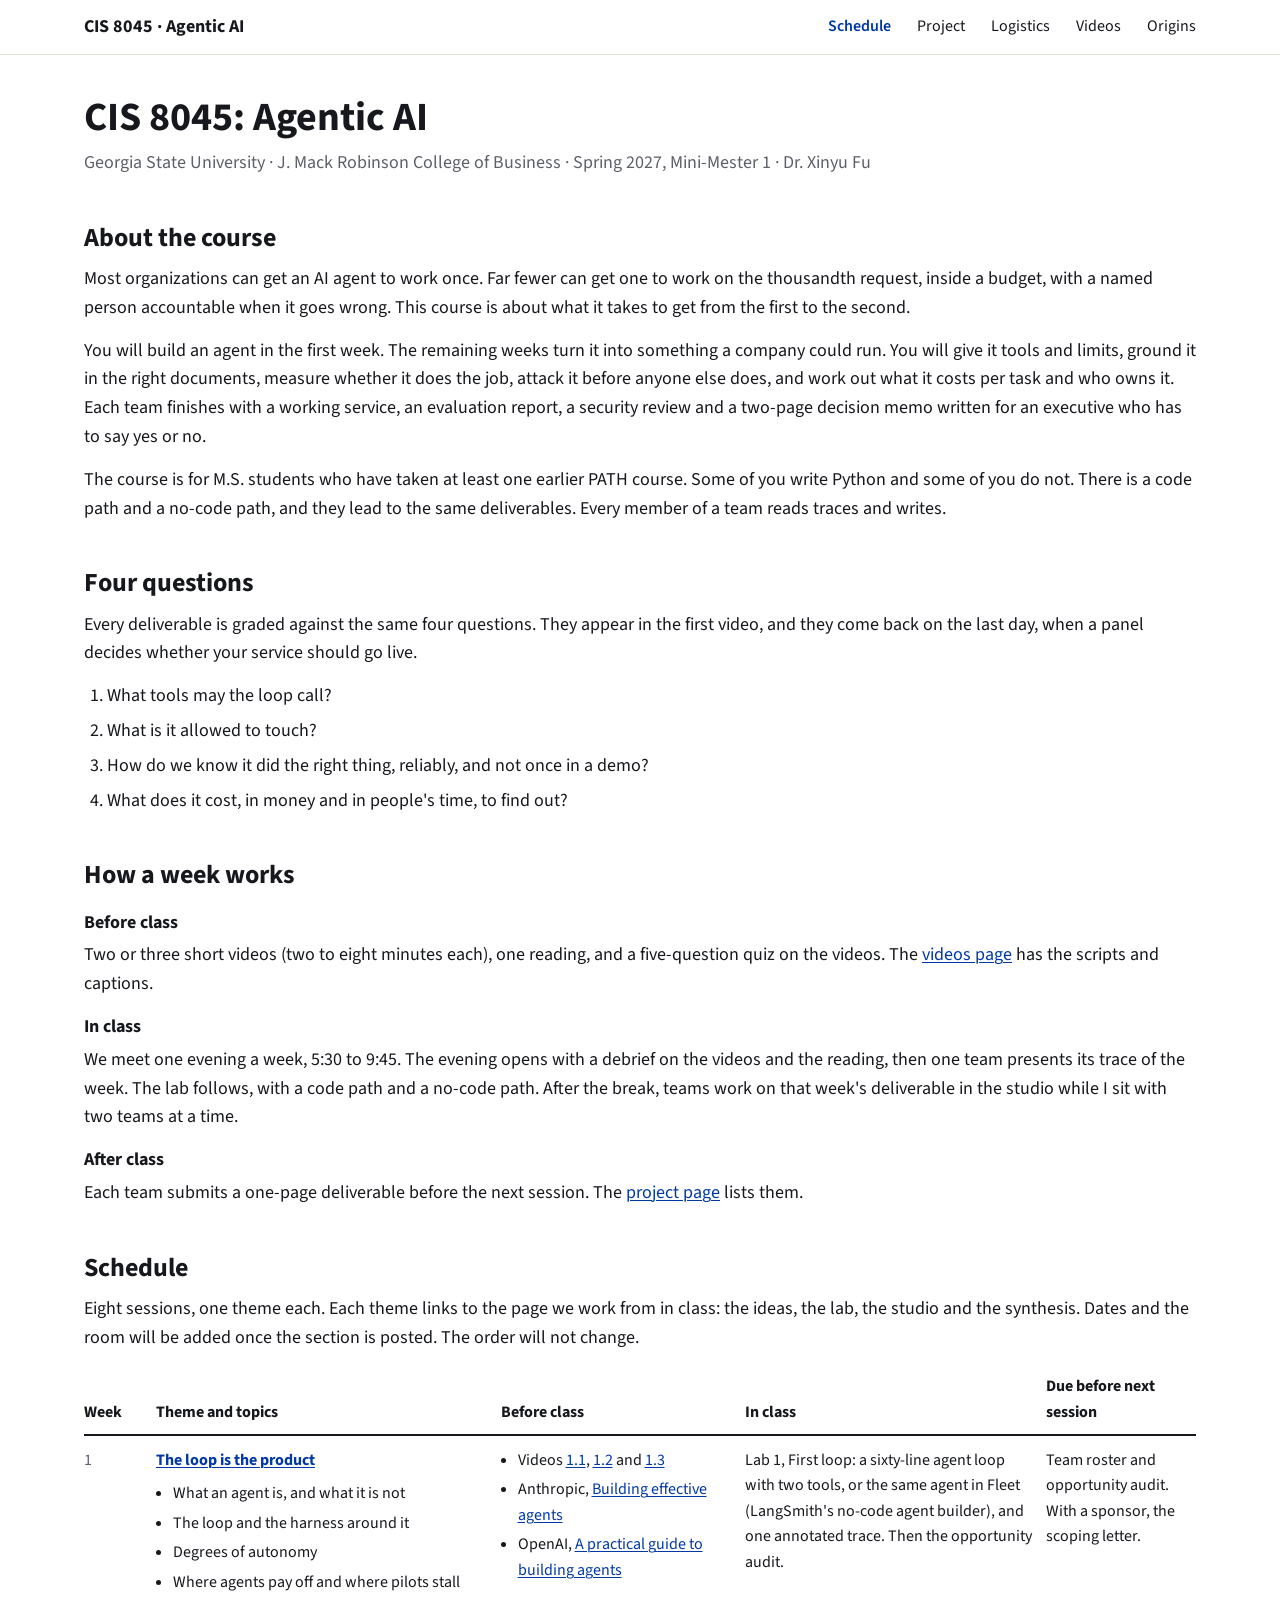
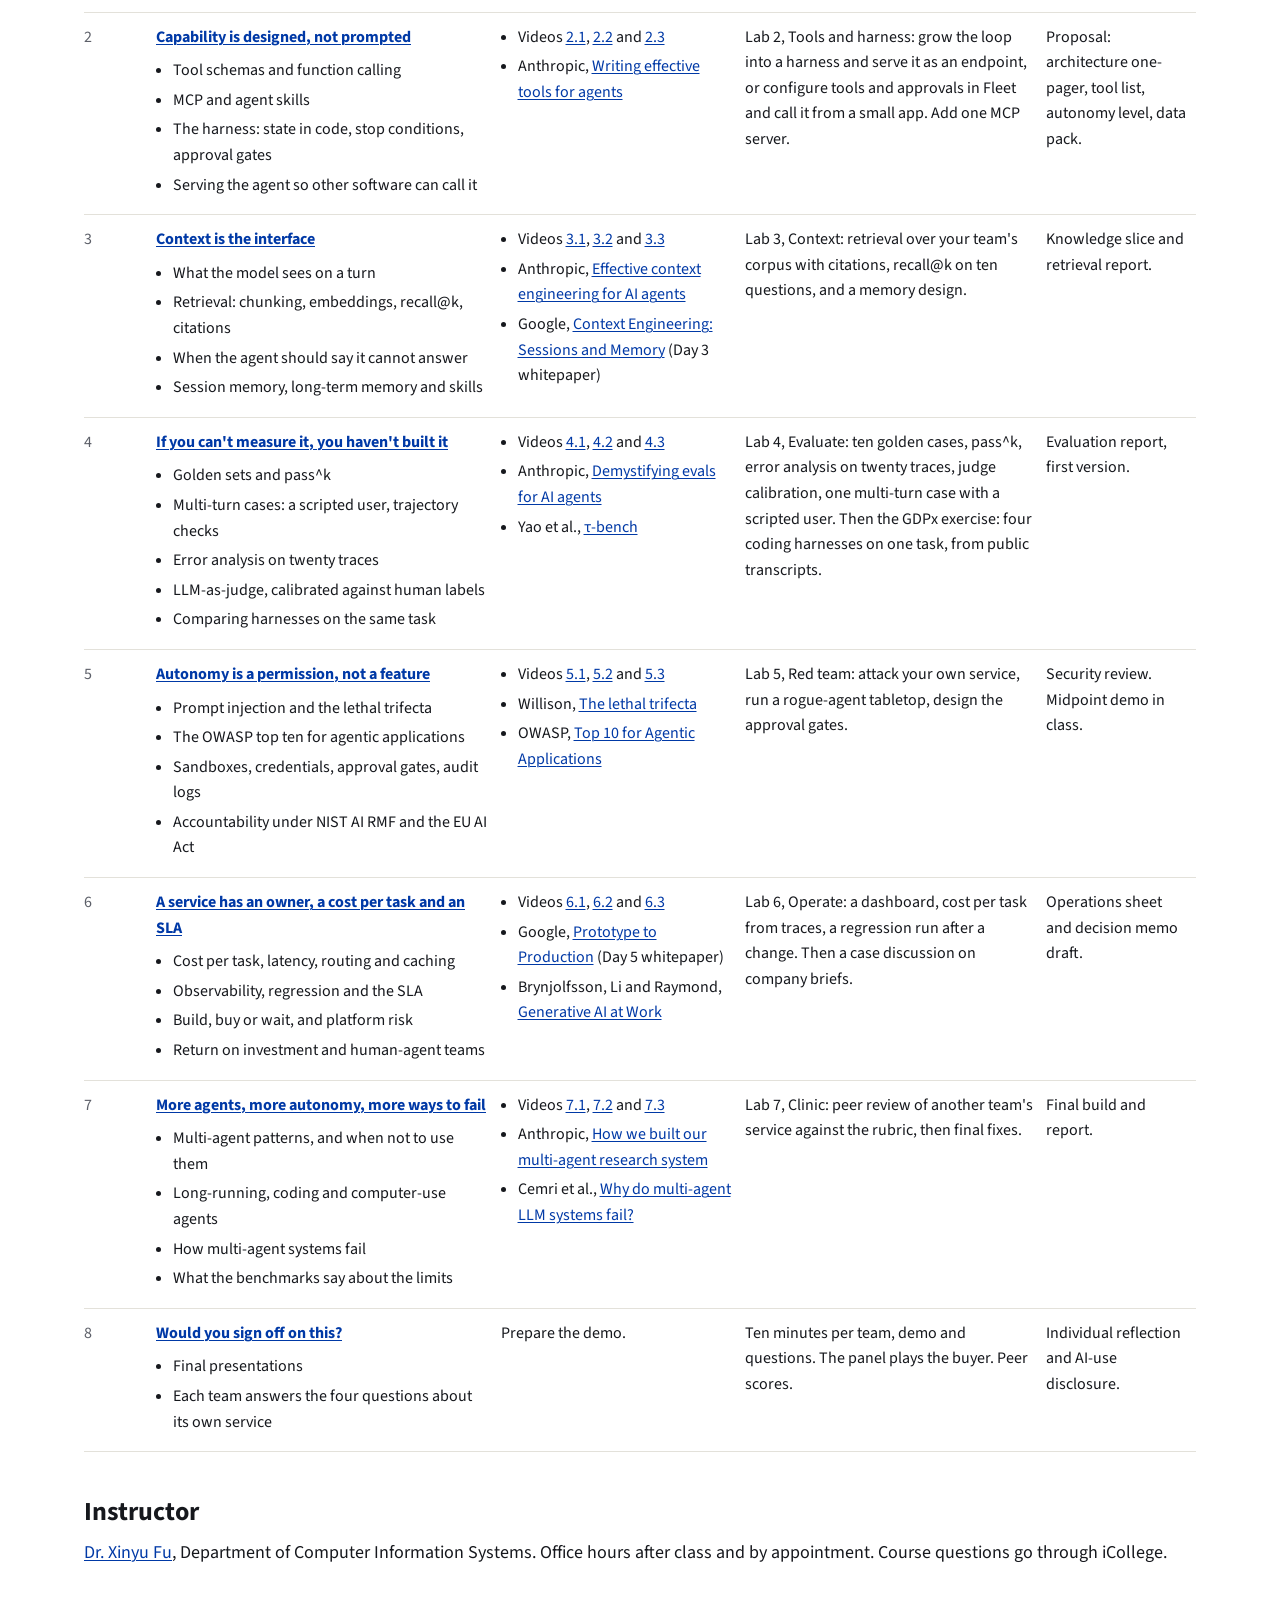
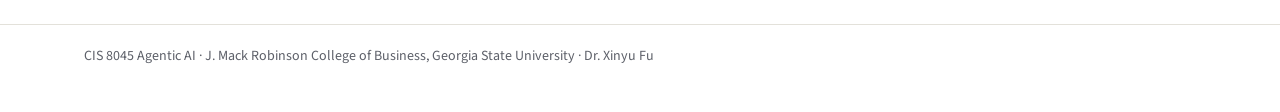
==== commit 47490ec9: "Sponsor segments: working from a sponsor brief on the project page, the scoping letter in week 1, on" ====
--- a/index.html
+++ b/index.html
@@ -39,7 +39,7 @@
 <table class="sched">
 <thead><tr><th>Week</th><th>Theme and topics</th><th>Before class</th><th>In class</th><th>Due before next session</th></tr></thead>
 <tbody>
-<tr><td class="wk" data-l="Week">1</td><td class="theme" data-l="Theme" data-w="1"><a href="week1.html">The loop is the product</a><ul><li>What an agent is, and what it is not</li><li>The loop and the harness around it</li><li>Degrees of autonomy</li><li>Where agents pay off and where pilots stall</li></ul></td><td data-l="Before class"><ul><li>Videos <a href="videos.html#w1v1">1.1</a>, <a href="videos.html#w1v2">1.2</a> and <a href="videos.html#w1v3">1.3</a></li><li>Anthropic, <a href="https://www.anthropic.com/engineering/building-effective-agents">Building effective agents</a></li><li>OpenAI, <a href="https://cdn.openai.com/business-guides-and-resources/a-practical-guide-to-building-agents.pdf">A practical guide to building agents</a></li></ul></td><td data-l="In class">Lab 1, First loop: a sixty-line agent loop with two tools, or the same agent in Fleet (LangSmith's no-code agent builder), and one annotated trace. Then the opportunity audit.</td><td data-l="Due before next session">Team roster and opportunity audit.</td></tr>
+<tr><td class="wk" data-l="Week">1</td><td class="theme" data-l="Theme" data-w="1"><a href="week1.html">The loop is the product</a><ul><li>What an agent is, and what it is not</li><li>The loop and the harness around it</li><li>Degrees of autonomy</li><li>Where agents pay off and where pilots stall</li></ul></td><td data-l="Before class"><ul><li>Videos <a href="videos.html#w1v1">1.1</a>, <a href="videos.html#w1v2">1.2</a> and <a href="videos.html#w1v3">1.3</a></li><li>Anthropic, <a href="https://www.anthropic.com/engineering/building-effective-agents">Building effective agents</a></li><li>OpenAI, <a href="https://cdn.openai.com/business-guides-and-resources/a-practical-guide-to-building-agents.pdf">A practical guide to building agents</a></li></ul></td><td data-l="In class">Lab 1, First loop: a sixty-line agent loop with two tools, or the same agent in Fleet (LangSmith's no-code agent builder), and one annotated trace. Then the opportunity audit.</td><td data-l="Due before next session">Team roster and opportunity audit. With a sponsor, the scoping letter.</td></tr>
 <tr><td class="wk" data-l="Week">2</td><td class="theme" data-l="Theme" data-w="2"><a href="week2.html">Capability is designed, not prompted</a><ul><li>Tool schemas and function calling</li><li>MCP and agent skills</li><li>The harness: state in code, stop conditions, approval gates</li><li>Serving the agent so other software can call it</li></ul></td><td data-l="Before class"><ul><li>Videos <a href="videos.html#w2v1">2.1</a>, <a href="videos.html#w2v2">2.2</a> and <a href="videos.html#w2v3">2.3</a></li><li>Anthropic, <a href="https://www.anthropic.com/engineering/writing-tools-for-agents">Writing effective tools for agents</a></li></ul></td><td data-l="In class">Lab 2, Tools and harness: grow the loop into a harness and serve it as an endpoint, or configure tools and approvals in Fleet and call it from a small app. Add one MCP server.</td><td data-l="Due before next session">Proposal: architecture one-pager, tool list, autonomy level, data pack.</td></tr>
 <tr><td class="wk" data-l="Week">3</td><td class="theme" data-l="Theme" data-w="3"><a href="week3.html">Context is the interface</a><ul><li>What the model sees on a turn</li><li>Retrieval: chunking, embeddings, recall@k, citations</li><li>When the agent should say it cannot answer</li><li>Session memory, long-term memory and skills</li></ul></td><td data-l="Before class"><ul><li>Videos <a href="videos.html#w3v1">3.1</a>, <a href="videos.html#w3v2">3.2</a> and <a href="videos.html#w3v3">3.3</a></li><li>Anthropic, <a href="https://www.anthropic.com/engineering/effective-context-engineering-for-ai-agents">Effective context engineering for AI agents</a></li><li>Google, <a href="https://www.kaggle.com/learn-guide/5-day-agents">Context Engineering: Sessions and Memory</a> (Day 3 whitepaper)</li></ul></td><td data-l="In class">Lab 3, Context: retrieval over your team's corpus with citations, recall@k on ten questions, and a memory design.</td><td data-l="Due before next session">Knowledge slice and retrieval report.</td></tr>
 <tr><td class="wk" data-l="Week">4</td><td class="theme" data-l="Theme" data-w="4"><a href="week4.html">If you can't measure it, you haven't built it</a><ul><li>Golden sets and pass^k</li><li>Multi-turn cases: a scripted user, trajectory checks</li><li>Error analysis on twenty traces</li><li>LLM-as-judge, calibrated against human labels</li><li>Comparing harnesses on the same task</li></ul></td><td data-l="Before class"><ul><li>Videos <a href="videos.html#w4v1">4.1</a>, <a href="videos.html#w4v2">4.2</a> and <a href="videos.html#w4v3">4.3</a></li><li>Anthropic, <a href="https://www.anthropic.com/engineering/demystifying-evals-for-ai-agents">Demystifying evals for AI agents</a></li><li>Yao et al., <a href="https://arxiv.org/abs/2406.12045">τ-bench</a></li></ul></td><td data-l="In class">Lab 4, Evaluate: ten golden cases, pass^k, error analysis on twenty traces, judge calibration, one multi-turn case with a scripted user. Then the GDPx exercise: four coding harnesses on one task, from public transcripts.</td><td data-l="Due before next session">Evaluation report, first version.</td></tr>
